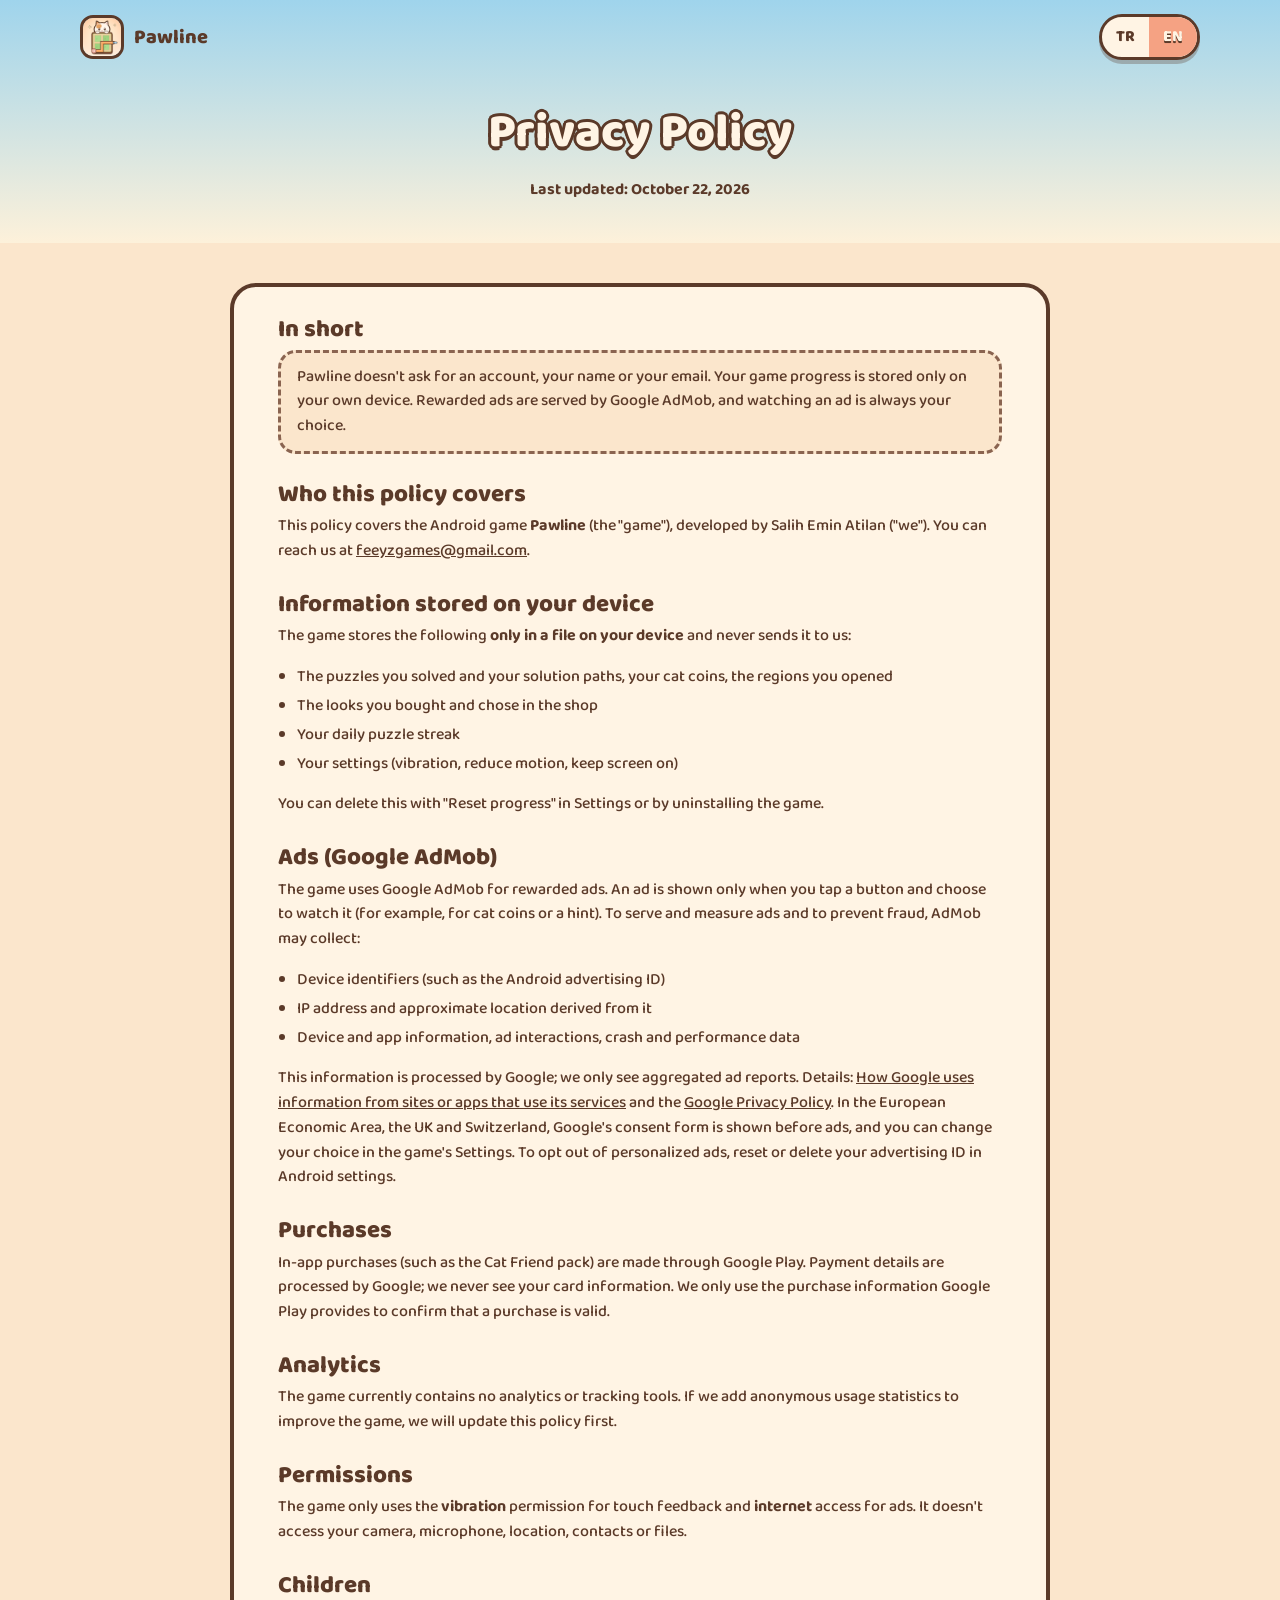
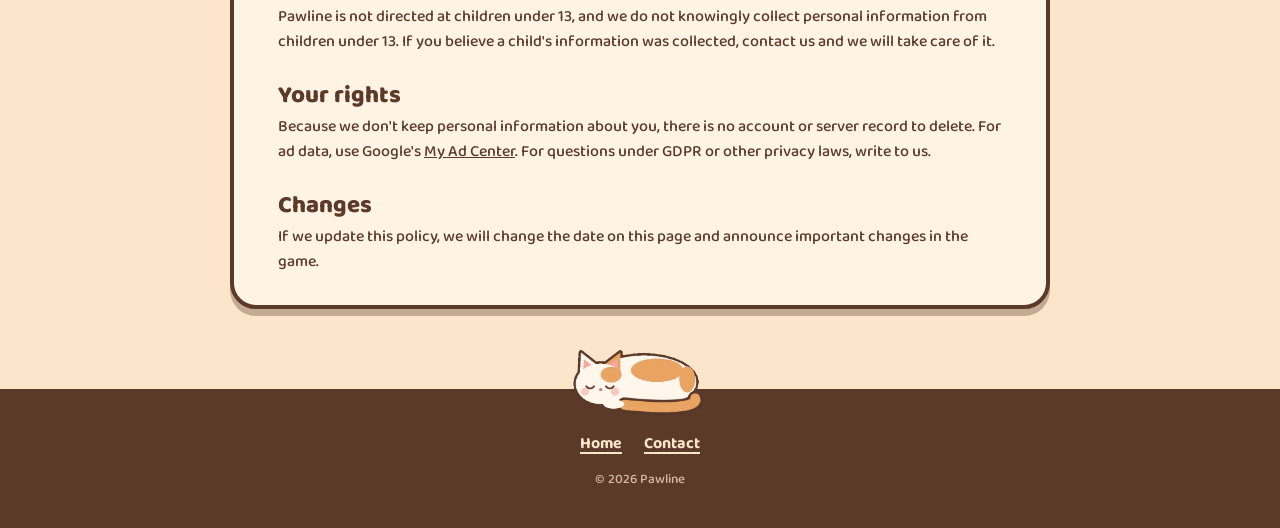
==== gizlilik.html @ e1a56ae7 "Pawline sitesi ve gizlilik politikası" ====
<!doctype html>
<html lang="tr" data-lang="tr">
<head>
<meta charset="utf-8">
<meta name="viewport" content="width=device-width, initial-scale=1">
<title>Pawline Gizlilik</title>
<meta name="description" content="Pawline gizlilik politikası / Privacy policy">
<meta name="theme-color" content="#9fd4ec">
<link rel="icon" href="img/favicon.png">
<link rel="preconnect" href="https://fonts.googleapis.com">
<link rel="preconnect" href="https://fonts.gstatic.com" crossorigin>
<link href="https://fonts.googleapis.com/css2?family=Baloo+2:wght@500;700;800&display=swap" rel="stylesheet">
<link rel="stylesheet" href="style.css">
</head>
<body>

<header class="bar">
  <a class="brand" href="index.html"><img src="img/ikon.png" alt=""><span>Pawline</span></a>
  <div class="langs" role="group" aria-label="Dil / Language">
    <button type="button" data-set-lang="tr" aria-pressed="true">TR</button>
    <button type="button" data-set-lang="en" aria-pressed="false">EN</button>
  </div>
</header>

<div class="doc-top">
  <h1><span lang="tr">Gizlilik Politikası</span><span lang="en">Privacy Policy</span></h1>
  <p><span lang="tr">Son güncelleme: 22 Ekim 2026</span><span lang="en">Last updated: October 22, 2026</span></p>
</div>

<main class="doc">
  <div class="wrap">
  <article class="card" lang="tr">
    <h2>Kısaca</h2>
    <p class="note">Pawline bir hesap istemez, adını ya da e-postanı sormaz. Oyun ilerlemen yalnızca kendi cihazında saklanır. Ödüllü reklamlar Google AdMob tarafından gösterilir; reklam izlemek her zaman isteğe bağlıdır.</p>

    <h2>Bu politika kimin için?</h2>
    <p>Bu politika, Android için yayımlanan <strong>Pawline</strong> oyununu ("oyun") kapsar. Oyunun geliştiricisi Salih Emin Atilan'dır ("biz"). Sorularını <a href="mailto:feeyzgames@gmail.com">feeyzgames@gmail.com</a> adresine yazabilirsin.</p>

    <h2>Cihazında saklanan bilgiler</h2>
    <p>Oyun şunları <strong>yalnızca cihazındaki bir dosyada</strong> saklar ve bize göndermez:</p>
    <ul>
      <li>Çözdüğün bulmacalar ve çözüm yolların, kedi paran, açtığın bölgeler</li>
      <li>Dükkandan aldığın ve seçtiğin görünümler</li>
      <li>Günlük bulmaca serin</li>
      <li>Ayarların (titreşim, hareketi azalt, ekranı açık tut)</li>
    </ul>
    <p>Bu bilgileri Ayarlar'daki "İlerlemeyi sıfırla" ile ya da oyunu kaldırarak silebilirsin.</p>

    <h2>Reklamlar (Google AdMob)</h2>
    <p>Oyun, ödüllü reklamlar için Google'ın AdMob hizmetini kullanır. Reklam yalnızca sen bir butona basıp izlemeyi seçtiğinde gösterilir (ör. kedi parası ya da ipucu karşılığında). AdMob reklam göstermek, reklamları ölçmek ve kötüye kullanımı önlemek için şu bilgileri toplayabilir:</p>
    <ul>
      <li>Cihaz tanımlayıcıları (ör. Android reklam kimliği)</li>
      <li>IP adresi ve buna dayalı yaklaşık konum</li>
      <li>Cihaz ve uygulama bilgileri, reklamlarla etkileşimler, çökme ve performans bilgileri</li>
    </ul>
    <p>Bu bilgileri Google işler; biz yalnızca toplu reklam raporlarını görürüz. Ayrıntılar: <a href="https://policies.google.com/technologies/partner-sites" rel="noopener">Google ortak sitelerinde veri kullanımı</a> ve <a href="https://policies.google.com/privacy" rel="noopener">Google Gizlilik Politikası</a>. Avrupa Ekonomik Alanı, Birleşik Krallık ve İsviçre'de reklamlardan önce Google'ın onay formu gösterilir; seçimini oyunun Ayarlar bölümünden değiştirebilirsin. Kişiselleştirilmiş reklamları istemiyorsan Android ayarlarından reklam kimliğini sıfırlayabilir ya da silebilirsin.</p>

    <h2>Satın almalar</h2>
    <p>Oyun içi satın almalar (ör. Kedi Dostu paketi) Google Play üzerinden yapılır. Ödeme bilgilerini Google işler; biz kart bilgilerini görmeyiz. Satın almanın geçerli olduğunu doğrulamak için yalnızca Google Play'in verdiği satın alma bilgisini kullanırız.</p>

    <h2>Analitik</h2>
    <p>Oyunda şu anda analitik ya da takip aracı yoktur. İleride oyunu iyileştirmek için anonim kullanım istatistikleri eklersek bu politikayı önceden güncelleriz.</p>

    <h2>İzinler</h2>
    <p>Oyun yalnızca dokunma geri bildirimi için <strong>titreşim</strong> iznini ve reklamlar için <strong>internet</strong> erişimini kullanır. Kamera, mikrofon, konum, rehber ya da dosyalarına erişmez.</p>

    <h2>Çocuklar</h2>
    <p>Pawline 13 yaş altı çocuklara yönelik değildir ve bilerek 13 yaşından küçük çocuklardan kişisel bilgi toplamayız. Bir çocuğun bilgilerinin toplandığını düşünüyorsan bize yaz; gerekeni yaparız.</p>

    <h2>Haklarına dair</h2>
    <p>Biz senin hakkında kişisel bilgi saklamadığımız için silinecek bir hesap ya da sunucu kaydı yoktur. Reklam verileri için Google'ın <a href="https://myadcenter.google.com/" rel="noopener">Reklam Merkezim</a> sayfasını kullanabilirsin. KVKK ya da GDPR kapsamındaki soruların için bize yazabilirsin.</p>

    <h2>Değişiklikler</h2>
    <p>Bu politikayı güncellersek bu sayfadaki tarihi değiştiririz. Önemli değişiklikleri oyunda da duyururuz.</p>
  </article>

  <article class="card" lang="en">
    <h2>In short</h2>
    <p class="note">Pawline doesn't ask for an account, your name or your email. Your game progress is stored only on your own device. Rewarded ads are served by Google AdMob, and watching an ad is always your choice.</p>

    <h2>Who this policy covers</h2>
    <p>This policy covers the Android game <strong>Pawline</strong> (the "game"), developed by Salih Emin Atilan ("we"). You can reach us at <a href="mailto:feeyzgames@gmail.com">feeyzgames@gmail.com</a>.</p>

    <h2>Information stored on your device</h2>
    <p>The game stores the following <strong>only in a file on your device</strong> and never sends it to us:</p>
    <ul>
      <li>The puzzles you solved and your solution paths, your cat coins, the regions you opened</li>
      <li>The looks you bought and chose in the shop</li>
      <li>Your daily puzzle streak</li>
      <li>Your settings (vibration, reduce motion, keep screen on)</li>
    </ul>
    <p>You can delete this with "Reset progress" in Settings or by uninstalling the game.</p>

    <h2>Ads (Google AdMob)</h2>
    <p>The game uses Google AdMob for rewarded ads. An ad is shown only when you tap a button and choose to watch it (for example, for cat coins or a hint). To serve and measure ads and to prevent fraud, AdMob may collect:</p>
    <ul>
      <li>Device identifiers (such as the Android advertising ID)</li>
      <li>IP address and approximate location derived from it</li>
      <li>Device and app information, ad interactions, crash and performance data</li>
    </ul>
    <p>This information is processed by Google; we only see aggregated ad reports. Details: <a href="https://policies.google.com/technologies/partner-sites" rel="noopener">How Google uses information from sites or apps that use its services</a> and the <a href="https://policies.google.com/privacy" rel="noopener">Google Privacy Policy</a>. In the European Economic Area, the UK and Switzerland, Google's consent form is shown before ads, and you can change your choice in the game's Settings. To opt out of personalized ads, reset or delete your advertising ID in Android settings.</p>

    <h2>Purchases</h2>
    <p>In-app purchases (such as the Cat Friend pack) are made through Google Play. Payment details are processed by Google; we never see your card information. We only use the purchase information Google Play provides to confirm that a purchase is valid.</p>

    <h2>Analytics</h2>
    <p>The game currently contains no analytics or tracking tools. If we add anonymous usage statistics to improve the game, we will update this policy first.</p>

    <h2>Permissions</h2>
    <p>The game only uses the <strong>vibration</strong> permission for touch feedback and <strong>internet</strong> access for ads. It doesn't access your camera, microphone, location, contacts or files.</p>

    <h2>Children</h2>
    <p>Pawline is not directed at children under 13, and we do not knowingly collect personal information from children under 13. If you believe a child's information was collected, contact us and we will take care of it.</p>

    <h2>Your rights</h2>
    <p>Because we don't keep personal information about you, there is no account or server record to delete. For ad data, use Google's <a href="https://myadcenter.google.com/" rel="noopener">My Ad Center</a>. For questions under GDPR or other privacy laws, write to us.</p>

    <h2>Changes</h2>
    <p>If we update this policy, we will change the date on this page and announce important changes in the game.</p>
  </article>
  </div>
</main>

<footer>
  <img class="sleepy" src="img/uyuyan_kedi.webp" width="480" height="260" alt="">
  <nav>
    <a href="index.html"><span lang="tr">Ana sayfa</span><span lang="en">Home</span></a>
    <a href="mailto:feeyzgames@gmail.com"><span lang="tr">İletişim</span><span lang="en">Contact</span></a>
  </nav>
  <small>© 2026 Pawline</small>
</footer>

<script src="lang.js"></script>
</body>
</html>
---- style.css ----
/* Pawline sitesi: oyunun pastel bahçe görünümü (UiTheme renkleri, Baloo 2, mürekkep konturlu tıknaz kutular) */
:root {
  --ink: #5b3a29;
  --ink-soft: #8a6450;
  --cream: #fff4e4;
  --paper: #fbe6cc;
  --peach: #f5a283;
  --coral: #ef8b78;
  --leaf: #7cc06a;
  --leaf-dark: #5ea24d;
  --gold: #eab54d;
  --sky-top: #9fd4ec;
  --sky-mid: #d3ecef;
  --sky-low: #fdf1da;
  --hill: #b7dc9b;
  --grass: #a9d47f;
  --grass-dark: #92c46c;
  --pink: #f6a7b8;
  --lilac: #d9c9ef;
  --radius: 26px;
  --shadow: 0 7px 0 rgba(91, 58, 41, 0.35);
  color-scheme: light;
}

* { box-sizing: border-box; }

html { scroll-behavior: smooth; }
@media (prefers-reduced-motion: reduce) {
  html { scroll-behavior: auto; }
  *, *::before, *::after { animation: none !important; transition: none !important; }
}

body {
  margin: 0;
  font-family: "Baloo 2", system-ui, sans-serif;
  font-weight: 500;
  color: var(--ink);
  background: var(--paper);
  line-height: 1.55;
  -webkit-font-smoothing: antialiased;
  overflow-x: hidden;
}

img { max-width: 100%; height: auto; display: block; }
a { color: inherit; }

/* dil: <html data-lang="tr|en">, metinler <span lang="..."> çiftleri */
html[data-lang="tr"] [lang="en"]:not(html),
html[data-lang="en"] [lang="tr"]:not(html) { display: none !important; }

.wrap { width: min(1120px, 100% - 32px); margin-inline: auto; }

/* ---------------------------------------------------------------- üst bar */
.bar {
  position: absolute; inset: 0 0 auto 0; z-index: 5;
  display: flex; align-items: center; justify-content: space-between;
  padding: 14px 16px;
  width: min(1120px, 100% - 32px); margin-inline: auto; padding-inline: 0;
}
.brand { display: flex; align-items: center; gap: 10px; text-decoration: none; font-weight: 800; font-size: 1.25rem; }
.brand img { width: 44px; height: 44px; border-radius: 13px; border: 3px solid var(--ink); }

.langs {
  display: flex; background: var(--cream); border: 3px solid var(--ink); border-radius: 999px;
  box-shadow: 0 4px 0 rgba(91, 58, 41, 0.3); overflow: hidden;
}
.langs button {
  font: inherit; font-weight: 800; color: var(--ink); background: none; border: 0;
  padding: 4px 14px; cursor: pointer; min-height: 40px;
}
.langs button[aria-pressed="true"] { background: var(--peach); color: var(--cream); text-shadow: 0 2px 0 var(--ink); }

/* ---------------------------------------------------------------- kahraman */
.hero {
  position: relative;
  background:
    radial-gradient(circle at 30% 30%, rgba(255, 255, 235, 0.55), transparent 40%),
    linear-gradient(var(--sky-top), var(--sky-mid) 55%, var(--sky-low));
  padding: 96px 0 0;
  overflow: hidden;
}
.cloud {
  position: absolute; width: 180px; height: 60px; background: #fff; opacity: 0.85;
  border-radius: 60px; filter: drop-shadow(0 4px 0 rgba(255, 255, 255, 0.4));
  animation: drift 40s linear infinite alternate;
}
.cloud::before, .cloud::after {
  content: ""; position: absolute; background: #fff; border-radius: 50%;
}
.cloud::before { width: 90px; height: 90px; left: 26px; top: -44px; }
.cloud::after { width: 70px; height: 70px; left: 92px; top: -30px; }
.cloud.c1 { left: 4%; top: 120px; }
.cloud.c2 { right: 6%; top: 70px; transform: scale(0.8); animation-duration: 55s; }
.cloud.c3 { left: 46%; top: 210px; transform: scale(0.6); animation-duration: 48s; }
@keyframes drift { to { translate: 60px 0; } }

.hero-grid {
  position: relative; z-index: 2;
  display: grid; grid-template-columns: 1.1fr 0.9fr; gap: 24px; align-items: end;
}
.hero-copy { padding-bottom: 90px; }
.hero-copy .logo { width: min(560px, 100%); margin-left: -14px; }
.tagline {
  font-size: clamp(1.25rem, 1rem + 1.2vw, 1.75rem); font-weight: 700; margin: 4px 0 6px; max-width: 30ch;
}
.lede { font-size: 1.1rem; color: var(--ink-soft); max-width: 46ch; margin: 0 0 26px; }

.cta { display: flex; flex-wrap: wrap; gap: 14px; align-items: center; }

/* tıknaz buton: oyundaki ChunkyButton */
.chunky {
  --c: var(--leaf);
  display: inline-flex; align-items: center; gap: 12px;
  font: inherit; font-weight: 800; font-size: 1.15rem; text-decoration: none;
  color: var(--cream); text-shadow: 0 2px 0 var(--ink), 0 0 2px var(--ink);
  background: linear-gradient(rgba(255, 255, 255, 0.28), rgba(255, 255, 255, 0) 45%), var(--c);
  border: 4px solid var(--ink); border-radius: 22px;
  padding: 12px 24px 12px 18px; min-height: 60px;
  box-shadow: 0 7px 0 color-mix(in srgb, var(--c) 55%, var(--ink));
  transition: transform 0.12s, box-shadow 0.12s;
}
.chunky:hover { transform: translateY(-2px); box-shadow: 0 9px 0 color-mix(in srgb, var(--c) 55%, var(--ink)); }
.chunky:active { transform: translateY(5px); box-shadow: 0 2px 0 color-mix(in srgb, var(--c) 55%, var(--ink)); }
.chunky small { display: block; font-size: 0.78rem; font-weight: 700; line-height: 1.1; text-shadow: 0 1px 0 var(--ink); opacity: 0.95; }
.chunky .t { line-height: 1.15; }
.chunky svg { flex: none; filter: drop-shadow(0 2px 0 var(--ink)); }
.chunky.soon { --c: var(--peach); cursor: default; }
.chunky.soon:hover, .chunky.soon:active { transform: none; box-shadow: 0 7px 0 color-mix(in srgb, var(--c) 55%, var(--ink)); }

.hero-art { position: relative; justify-self: center; width: min(340px, 100%); padding-top: 92px; isolation: isolate; }
.phone {
  position: relative; background: var(--cream); border: 5px solid var(--ink);
  border-radius: 46px 46px 0 0; border-bottom: 0; padding: 12px 12px 0;
  box-shadow: 0 0 0 6px rgba(255, 255, 255, 0.35);
}
.phone img { border-radius: 34px 34px 0 0; border: 2px solid rgba(91, 58, 41, 0.5); border-bottom: 0; aspect-ratio: 9 / 13; object-fit: cover; object-position: top; width: 100%; }
.hero-art .peek { position: absolute; width: 50%; right: 3%; top: 0; z-index: -1; }
.hero-art .paws { position: absolute; right: 14.5%; top: 80px; display: flex; gap: 22px; z-index: 2; }
.hero-art .paws i {
  width: 34px; height: 22px; border-radius: 50%; background: #fff6ec; border: 4px solid var(--ink);
}

/* çayır: kahramanın altındaki tepe */
.meadow { position: relative; z-index: 3; margin-top: -2px; display: block; width: 100%; height: 70px; }
.meadow-band { background: var(--grass); }

/* ---------------------------------------------------------------- bölümler */
section { padding: 72px 0; position: relative; }
.green { background: var(--grass); }
.green h2 { color: var(--cream); text-shadow: 0 3px 0 var(--ink), 0 0 3px var(--ink), 0 0 3px var(--ink); }

h2 {
  font-size: clamp(1.9rem, 1.4rem + 2vw, 2.8rem); font-weight: 800; line-height: 1.1;
  margin: 0 0 10px; text-align: center;
  color: var(--cream);
  -webkit-text-stroke: 0;
  text-shadow:
    0 4px 0 var(--ink), 3px 0 0 var(--ink), -3px 0 0 var(--ink), 0 -3px 0 var(--ink),
    2px 2px 0 var(--ink), -2px 2px 0 var(--ink), 2px -2px 0 var(--ink), -2px -2px 0 var(--ink);
}
.sub { text-align: center; color: var(--ink-soft); margin: 0 auto 40px; max-width: 52ch; font-size: 1.1rem; }
.green .sub { color: var(--ink); }

/* nasıl oynanır: üç kart */
.steps { display: grid; grid-template-columns: repeat(3, 1fr); gap: 22px; }
.card {
  background: var(--cream); border: 4px solid var(--ink); border-radius: var(--radius);
  box-shadow: var(--shadow); padding: 22px 22px 18px; position: relative;
}
.card h3 { margin: 6px 0 4px; font-size: 1.35rem; font-weight: 800; line-height: 1.2; }
.card p { margin: 0; color: var(--ink-soft); }
.card .num {
  position: absolute; top: -18px; left: 18px;
  width: 40px; height: 40px; border-radius: 50%; display: grid; place-items: center;
  background: var(--gold); color: var(--cream); font-weight: 800; border: 4px solid var(--ink);
  text-shadow: 0 2px 0 var(--ink);
}
.ico { width: 64px; height: 64px; }

/* ekran görüntüleri: yatay kaydırma */
.gallery {
  display: grid; grid-auto-flow: column; grid-auto-columns: minmax(220px, 260px); gap: 22px;
  overflow-x: auto; scroll-snap-type: x mandatory; padding: 14px 16px 28px;
  margin-inline: calc((100vw - min(1120px, 100vw - 32px)) / -2);
  padding-inline: calc((100vw - min(1120px, 100vw - 32px)) / 2);
  scrollbar-width: thin; scrollbar-color: var(--ink-soft) transparent;
}
.shot { scroll-snap-align: center; margin: 0; }
.shot .frame {
  background: var(--cream); border: 4px solid var(--ink); border-radius: 34px; padding: 8px;
  box-shadow: var(--shadow);
}
.shot img { border-radius: 26px; aspect-ratio: 9 / 16; width: 100%; height: auto; }
.shot figcaption { text-align: center; font-weight: 800; margin-top: 14px; font-size: 1.05rem; line-height: 1.25; }

/* özellikler */
.features { display: grid; grid-template-columns: repeat(auto-fit, minmax(300px, 1fr)); gap: 22px; }
.feature { display: flex; gap: 16px; align-items: flex-start; }
.feature .badge {
  flex: none; width: 62px; height: 62px; border-radius: 20px; display: grid; place-items: center;
  border: 4px solid var(--ink); box-shadow: 0 5px 0 rgba(91, 58, 41, 0.35);
}
.feature h3 { margin: 0 0 2px; font-size: 1.2rem; font-weight: 800; line-height: 1.2; }
.feature p { margin: 0; color: var(--ink-soft); }

/* kapalı test çağrısı */
.invite {
  display: grid; grid-template-columns: auto 1fr; gap: 24px; align-items: center;
  background: var(--cream); border: 4px solid var(--ink); border-radius: 32px; box-shadow: var(--shadow);
  padding: 26px 30px;
}
.invite img { width: 170px; }
.invite h2 { text-align: left; font-size: clamp(1.6rem, 1.2rem + 1.4vw, 2.2rem); }
.invite p { margin: 0 0 16px; color: var(--ink-soft); }

/* ---------------------------------------------------------------- alt bilgi */
footer {
  background: var(--ink); color: var(--paper); padding: 44px 0 36px; text-align: center;
}
footer nav { display: flex; flex-wrap: wrap; justify-content: center; gap: 8px 22px; font-weight: 700; margin-bottom: 10px; }
footer a { color: var(--paper); text-decoration-thickness: 2px; text-underline-offset: 4px; }
footer small { opacity: 0.75; }
footer .sleepy { width: 150px; margin: -96px auto 14px; }

/* ---------------------------------------------------------------- belge sayfası (gizlilik) */
.doc-top {
  background: linear-gradient(var(--sky-top), var(--sky-low)); padding: 96px 0 40px; text-align: center;
}
.doc-top h1 { margin: 0; font-size: clamp(2rem, 1.5rem + 2vw, 3rem); font-weight: 800; color: var(--cream);
  text-shadow: 0 4px 0 var(--ink), 3px 0 0 var(--ink), -3px 0 0 var(--ink), 0 -3px 0 var(--ink),
    2px 2px 0 var(--ink), -2px 2px 0 var(--ink), 2px -2px 0 var(--ink), -2px -2px 0 var(--ink); }
.doc-top p { margin: 8px 0 0; font-weight: 700; }
.doc { padding: 40px 0 80px; }
.doc .card { max-width: 820px; margin-inline: auto; padding: 30px clamp(20px, 4vw, 44px); }
.doc h2 { text-align: left; font-size: 1.5rem; color: var(--ink); text-shadow: none; margin: 28px 0 6px; }
.doc h2:first-child { margin-top: 0; }
.doc p, .doc li { color: var(--ink); }
.doc ul { padding-left: 1.2em; }
.doc li { margin: 4px 0; }
.doc .note { background: var(--paper); border: 3px dashed var(--ink-soft); border-radius: 18px; padding: 12px 16px; }

/* ---------------------------------------------------------------- dar ekran */
@media (max-width: 860px) {
  .hero-grid { grid-template-columns: 1fr; text-align: center; }
  .hero-copy { padding-bottom: 20px; }
  .hero-copy .logo { margin-inline: auto; }
  .tagline, .lede { margin-inline: auto; }
  .cta { justify-content: center; }
  .hero-art { width: min(300px, 80%); margin-top: 70px; }
  .steps { grid-template-columns: 1fr; gap: 34px; }
  .invite { grid-template-columns: 1fr; text-align: center; }
  .invite img { margin-inline: auto; width: 130px; }
  .invite h2 { text-align: center; }
}
@media (max-width: 420px) {
  .brand span { display: none; }
  .chunky { font-size: 1.05rem; padding-inline: 16px; }
}
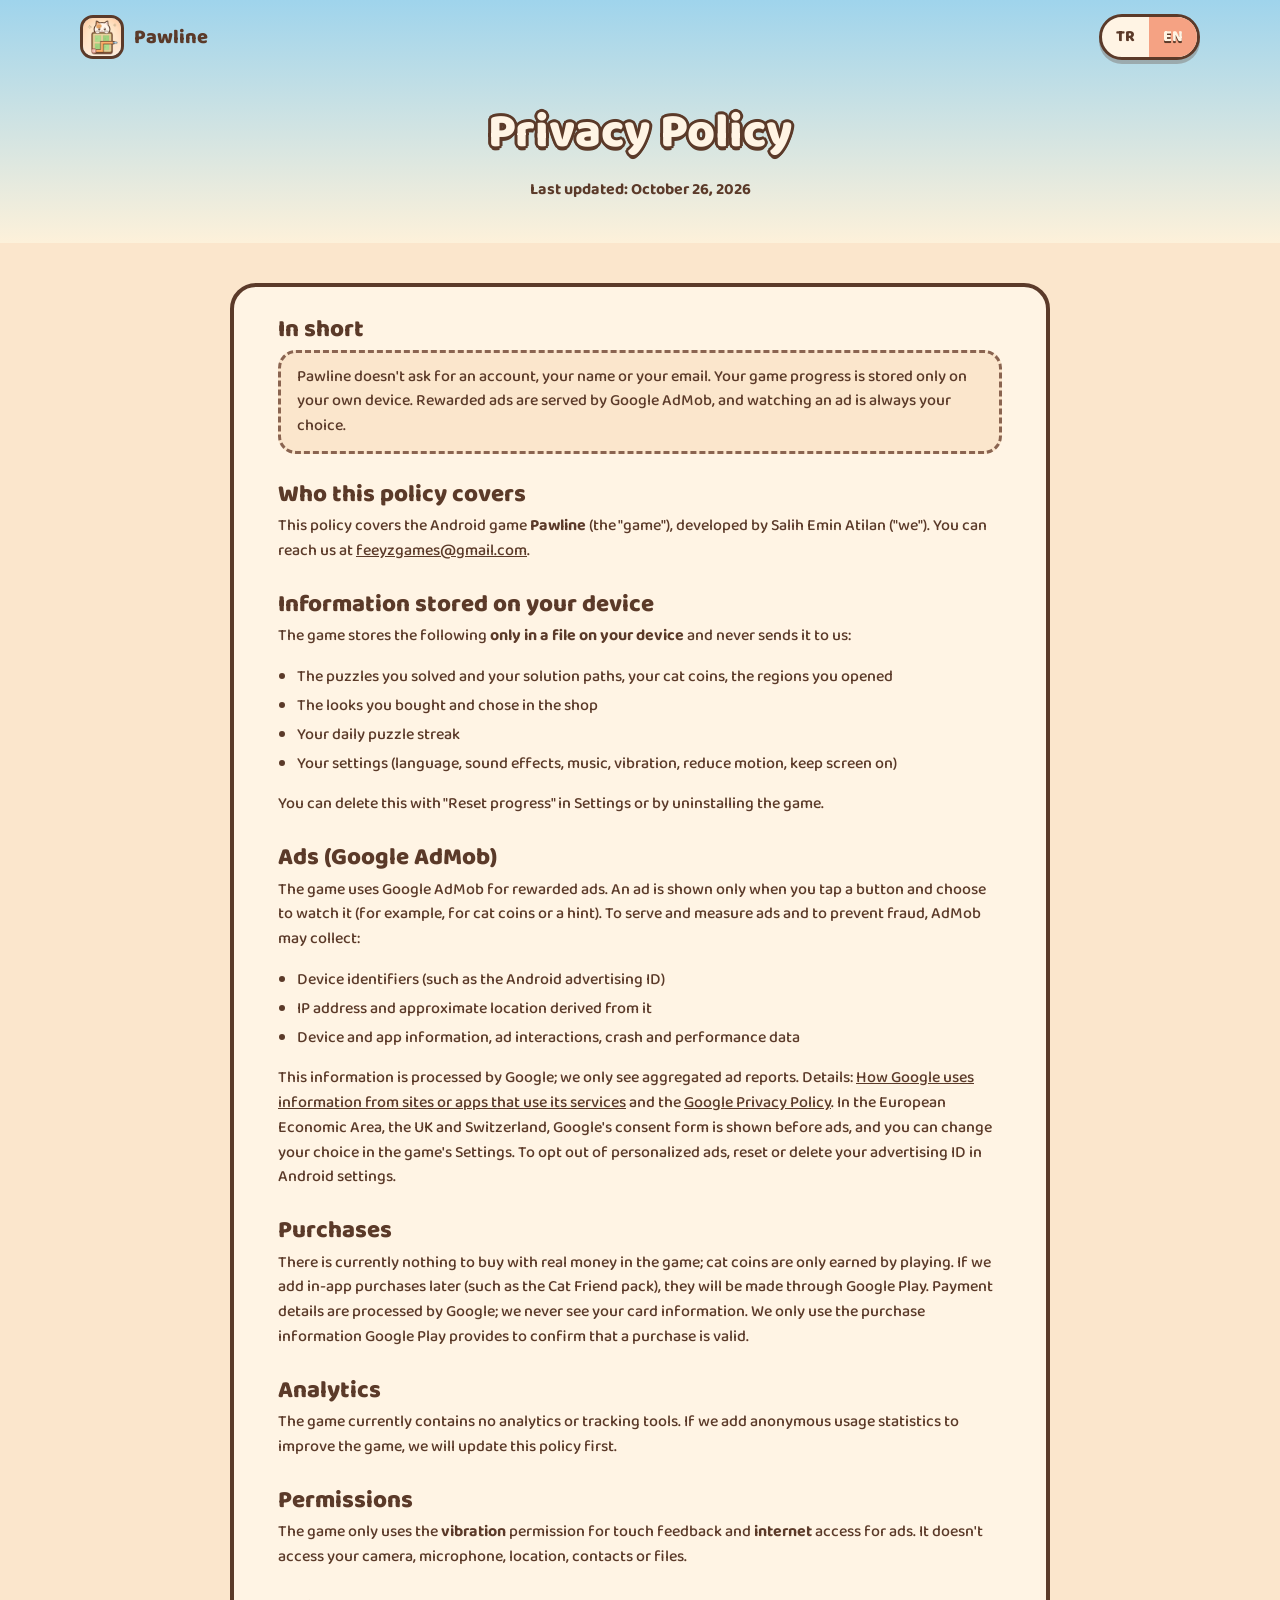
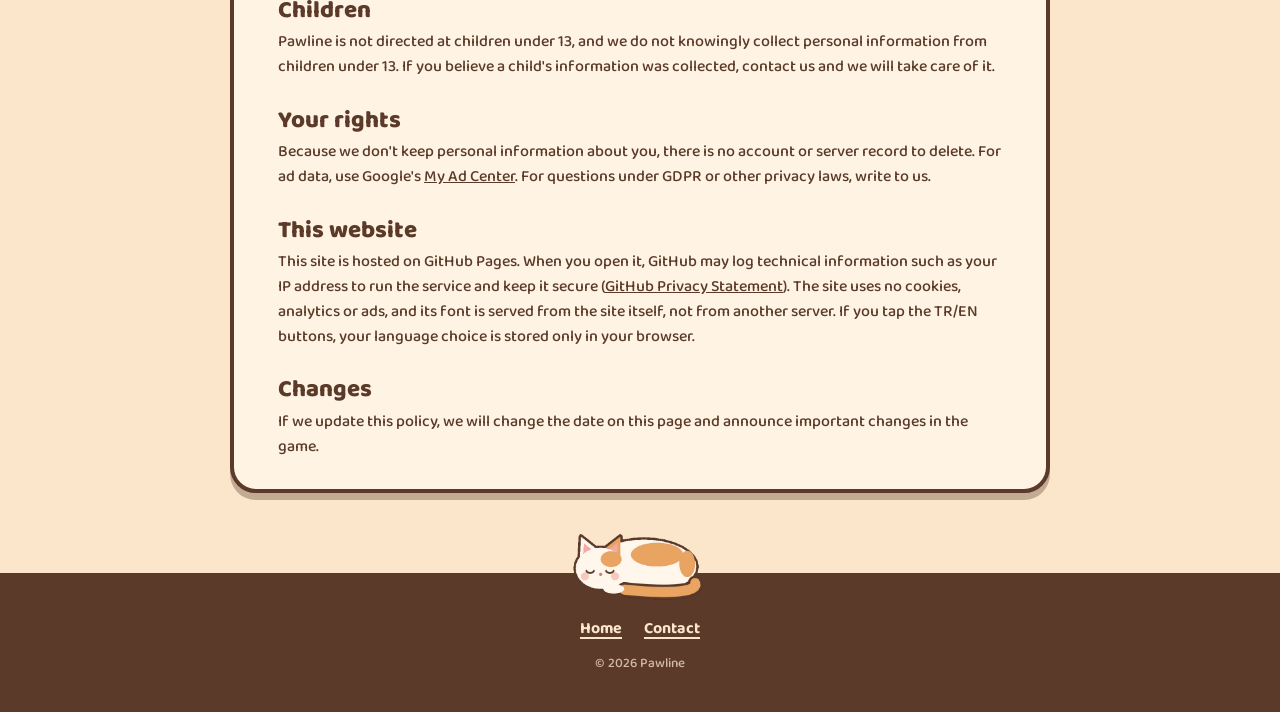
==== commit 31ac07f1: "Yazı tipi siteden yükleniyor (Google Fonts ziyaretçinin IP'sini Google'a gönderiyordu), gizlilik pol" ====
--- a/gizlilik.html
+++ b/gizlilik.html
@@ -7,9 +7,7 @@
 <meta name="description" content="Pawline gizlilik politikası / Privacy policy">
 <meta name="theme-color" content="#9fd4ec">
 <link rel="icon" href="img/favicon.png">
-<link rel="preconnect" href="https://fonts.googleapis.com">
-<link rel="preconnect" href="https://fonts.gstatic.com" crossorigin>
-<link href="https://fonts.googleapis.com/css2?family=Baloo+2:wght@500;700;800&display=swap" rel="stylesheet">
+<link rel="preload" href="fonts/baloo2.woff2" as="font" type="font/woff2" crossorigin>
 <link rel="stylesheet" href="style.css">
 </head>
 <body>
@@ -24,7 +22,7 @@
 
 <div class="doc-top">
   <h1><span lang="tr">Gizlilik Politikası</span><span lang="en">Privacy Policy</span></h1>
-  <p><span lang="tr">Son güncelleme: 22 Ekim 2026</span><span lang="en">Last updated: October 22, 2026</span></p>
+  <p><span lang="tr">Son güncelleme: 26 Ekim 2026</span><span lang="en">Last updated: October 26, 2026</span></p>
 </div>
 
 <main class="doc">
@@ -42,7 +40,7 @@
       <li>Çözdüğün bulmacalar ve çözüm yolların, kedi paran, açtığın bölgeler</li>
       <li>Dükkandan aldığın ve seçtiğin görünümler</li>
       <li>Günlük bulmaca serin</li>
-      <li>Ayarların (titreşim, hareketi azalt, ekranı açık tut)</li>
+      <li>Ayarların (dil, ses efektleri, müzik, titreşim, hareketi azalt, ekranı açık tut)</li>
     </ul>
     <p>Bu bilgileri Ayarlar'daki "İlerlemeyi sıfırla" ile ya da oyunu kaldırarak silebilirsin.</p>
 
@@ -56,7 +54,7 @@
     <p>Bu bilgileri Google işler; biz yalnızca toplu reklam raporlarını görürüz. Ayrıntılar: <a href="https://policies.google.com/technologies/partner-sites" rel="noopener">Google ortak sitelerinde veri kullanımı</a> ve <a href="https://policies.google.com/privacy" rel="noopener">Google Gizlilik Politikası</a>. Avrupa Ekonomik Alanı, Birleşik Krallık ve İsviçre'de reklamlardan önce Google'ın onay formu gösterilir; seçimini oyunun Ayarlar bölümünden değiştirebilirsin. Kişiselleştirilmiş reklamları istemiyorsan Android ayarlarından reklam kimliğini sıfırlayabilir ya da silebilirsin.</p>
 
     <h2>Satın almalar</h2>
-    <p>Oyun içi satın almalar (ör. Kedi Dostu paketi) Google Play üzerinden yapılır. Ödeme bilgilerini Google işler; biz kart bilgilerini görmeyiz. Satın almanın geçerli olduğunu doğrulamak için yalnızca Google Play'in verdiği satın alma bilgisini kullanırız.</p>
+    <p>Oyunda şu anda gerçek parayla satın alınan bir şey yoktur; kedi parası yalnızca oyun içinde kazanılır. İleride oyun içi satın alma eklersek (ör. Kedi Dostu paketi), bunlar Google Play üzerinden yapılır. Ödeme bilgilerini Google işler; biz kart bilgilerini görmeyiz. Satın almanın geçerli olduğunu doğrulamak için yalnızca Google Play'in verdiği satın alma bilgisini kullanırız.</p>
 
     <h2>Analitik</h2>
     <p>Oyunda şu anda analitik ya da takip aracı yoktur. İleride oyunu iyileştirmek için anonim kullanım istatistikleri eklersek bu politikayı önceden güncelleriz.</p>
@@ -69,6 +67,9 @@
 
     <h2>Haklarına dair</h2>
     <p>Biz senin hakkında kişisel bilgi saklamadığımız için silinecek bir hesap ya da sunucu kaydı yoktur. Reklam verileri için Google'ın <a href="https://myadcenter.google.com/" rel="noopener">Reklam Merkezim</a> sayfasını kullanabilirsin. KVKK ya da GDPR kapsamındaki soruların için bize yazabilirsin.</p>
+
+    <h2>Bu web sitesi</h2>
+    <p>Bu site GitHub Pages'te barındırılır. Siteyi açtığında GitHub, hizmeti çalıştırmak ve güvenliği sağlamak için IP adresin gibi teknik bilgileri kaydedebilir (<a href="https://docs.github.com/site-policy/privacy-policies/github-general-privacy-statement" rel="noopener">GitHub Gizlilik Bildirimi</a>). Sitede çerez, analitik ya da reklam yoktur; yazı tipi de başka bir sunucudan değil, sitenin kendisinden yüklenir. TR/EN düğmesine basarsan seçtiğin dil yalnızca tarayıcında saklanır.</p>
 
     <h2>Değişiklikler</h2>
     <p>Bu politikayı güncellersek bu sayfadaki tarihi değiştiririz. Önemli değişiklikleri oyunda da duyururuz.</p>
@@ -87,7 +88,7 @@
       <li>The puzzles you solved and your solution paths, your cat coins, the regions you opened</li>
       <li>The looks you bought and chose in the shop</li>
       <li>Your daily puzzle streak</li>
-      <li>Your settings (vibration, reduce motion, keep screen on)</li>
+      <li>Your settings (language, sound effects, music, vibration, reduce motion, keep screen on)</li>
     </ul>
     <p>You can delete this with "Reset progress" in Settings or by uninstalling the game.</p>
 
@@ -101,7 +102,7 @@
     <p>This information is processed by Google; we only see aggregated ad reports. Details: <a href="https://policies.google.com/technologies/partner-sites" rel="noopener">How Google uses information from sites or apps that use its services</a> and the <a href="https://policies.google.com/privacy" rel="noopener">Google Privacy Policy</a>. In the European Economic Area, the UK and Switzerland, Google's consent form is shown before ads, and you can change your choice in the game's Settings. To opt out of personalized ads, reset or delete your advertising ID in Android settings.</p>
 
     <h2>Purchases</h2>
-    <p>In-app purchases (such as the Cat Friend pack) are made through Google Play. Payment details are processed by Google; we never see your card information. We only use the purchase information Google Play provides to confirm that a purchase is valid.</p>
+    <p>There is currently nothing to buy with real money in the game; cat coins are only earned by playing. If we add in-app purchases later (such as the Cat Friend pack), they will be made through Google Play. Payment details are processed by Google; we never see your card information. We only use the purchase information Google Play provides to confirm that a purchase is valid.</p>
 
     <h2>Analytics</h2>
     <p>The game currently contains no analytics or tracking tools. If we add anonymous usage statistics to improve the game, we will update this policy first.</p>
@@ -114,6 +115,9 @@
 
     <h2>Your rights</h2>
     <p>Because we don't keep personal information about you, there is no account or server record to delete. For ad data, use Google's <a href="https://myadcenter.google.com/" rel="noopener">My Ad Center</a>. For questions under GDPR or other privacy laws, write to us.</p>
+
+    <h2>This website</h2>
+    <p>This site is hosted on GitHub Pages. When you open it, GitHub may log technical information such as your IP address to run the service and keep it secure (<a href="https://docs.github.com/site-policy/privacy-policies/github-general-privacy-statement" rel="noopener">GitHub Privacy Statement</a>). The site uses no cookies, analytics or ads, and its font is served from the site itself, not from another server. If you tap the TR/EN buttons, your language choice is stored only in your browser.</p>
 
     <h2>Changes</h2>
     <p>If we update this policy, we will change the date on this page and announce important changes in the game.</p>
--- a/style.css
+++ b/style.css
@@ -1,4 +1,13 @@
 /* Pawline sitesi: oyunun pastel bahçe görünümü (UiTheme renkleri, Baloo 2, mürekkep konturlu tıknaz kutular) */
+/* Baloo 2 (SIL OFL 1.1, fonts/OFL.txt) sitenin kendisinden yüklenir: Google Fonts ziyaretçinin IP adresini
+   Google'a gönderirdi. Latin + Türkçe harflere indirilmiş değişken yazı tipi (ağırlık 400-800). */
+@font-face {
+  font-family: "Baloo 2";
+  src: url("fonts/baloo2.woff2") format("woff2");
+  font-weight: 400 800;
+  font-style: normal;
+  font-display: swap;
+}
 :root {
   --ink: #5b3a29;
   --ink-soft: #8a6450;
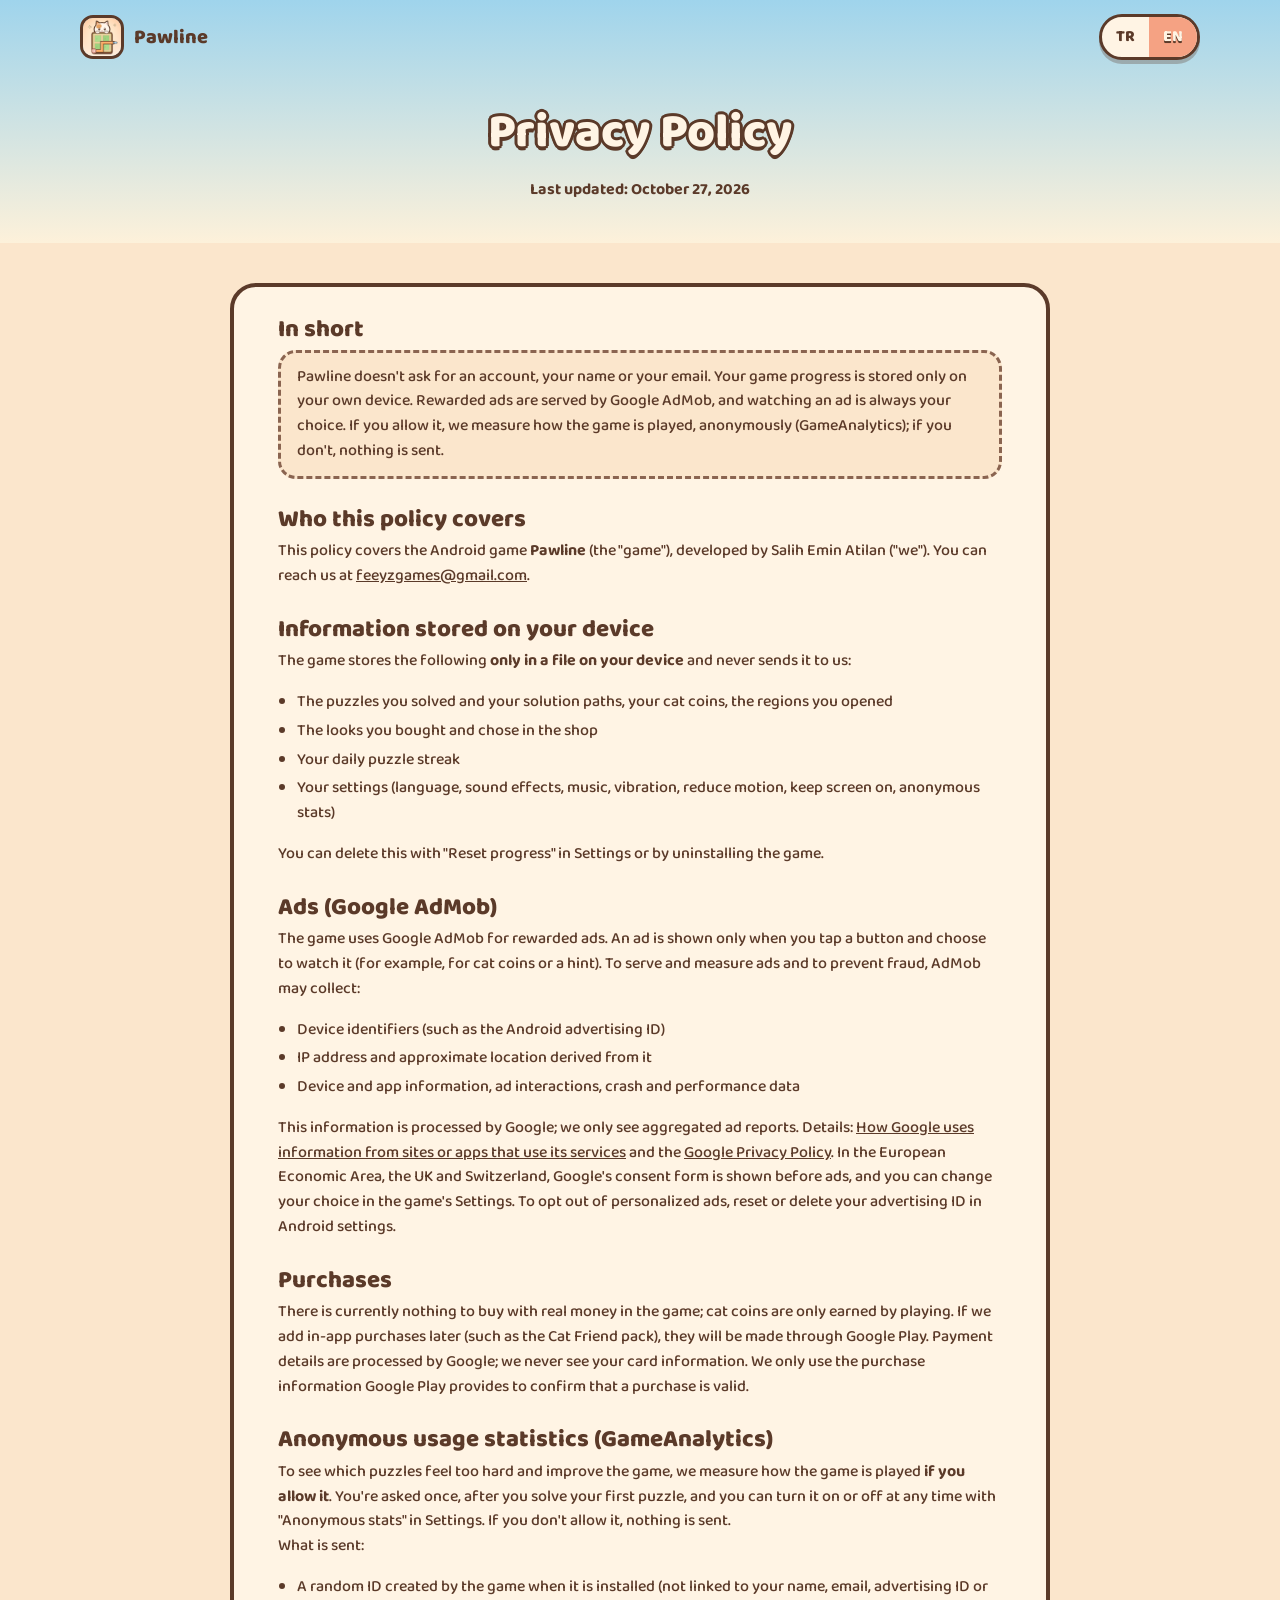
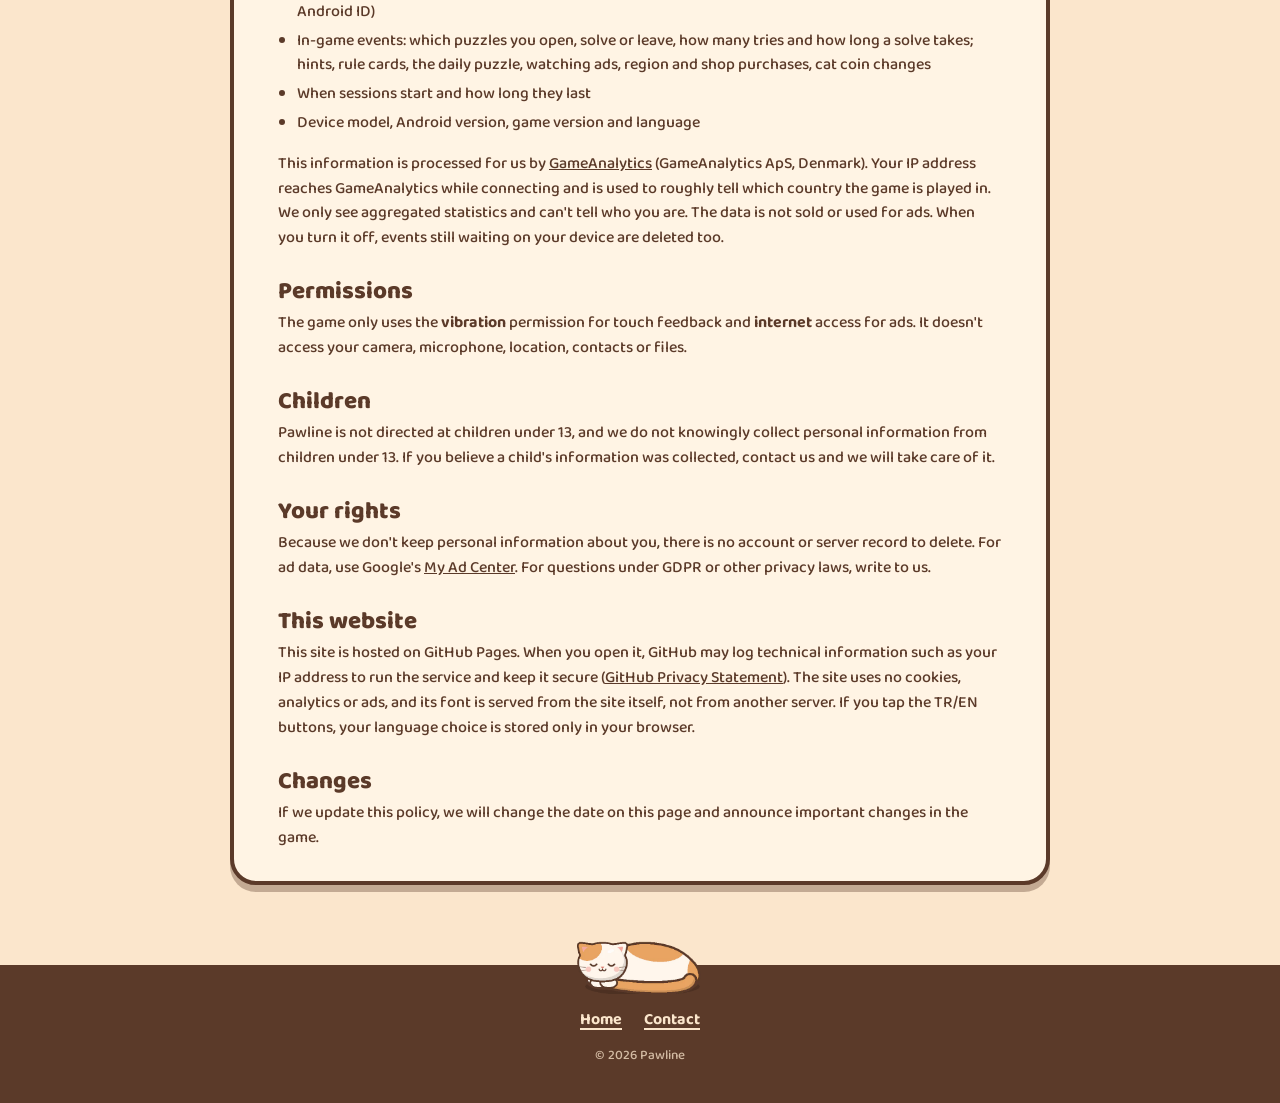
==== commit c1eaa86c: "Gizlilik politikası: isimsiz kullanım istatistikleri (GameAnalytics), TR/EN Co-Authored-By: Claude O" ====
--- a/gizlilik.html
+++ b/gizlilik.html
@@ -22,14 +22,14 @@
 
 <div class="doc-top">
   <h1><span lang="tr">Gizlilik Politikası</span><span lang="en">Privacy Policy</span></h1>
-  <p><span lang="tr">Son güncelleme: 26 Ekim 2026</span><span lang="en">Last updated: October 26, 2026</span></p>
+  <p><span lang="tr">Son güncelleme: 27 Ekim 2026</span><span lang="en">Last updated: October 27, 2026</span></p>
 </div>
 
 <main class="doc">
   <div class="wrap">
   <article class="card" lang="tr">
     <h2>Kısaca</h2>
-    <p class="note">Pawline bir hesap istemez, adını ya da e-postanı sormaz. Oyun ilerlemen yalnızca kendi cihazında saklanır. Ödüllü reklamlar Google AdMob tarafından gösterilir; reklam izlemek her zaman isteğe bağlıdır.</p>
+    <p class="note">Pawline bir hesap istemez, adını ya da e-postanı sormaz. Oyun ilerlemen yalnızca kendi cihazında saklanır. Ödüllü reklamlar Google AdMob tarafından gösterilir; reklam izlemek her zaman isteğe bağlıdır. İzin verirsen oyunun nasıl oynandığını isimsiz olarak ölçeriz (GameAnalytics); vermezsen hiçbir şey gönderilmez.</p>
 
     <h2>Bu politika kimin için?</h2>
     <p>Bu politika, Android için yayımlanan <strong>Pawline</strong> oyununu ("oyun") kapsar. Oyunun geliştiricisi Salih Emin Atilan'dır ("biz"). Sorularını <a href="mailto:feeyzgames@gmail.com">feeyzgames@gmail.com</a> adresine yazabilirsin.</p>
@@ -40,7 +40,7 @@
       <li>Çözdüğün bulmacalar ve çözüm yolların, kedi paran, açtığın bölgeler</li>
       <li>Dükkandan aldığın ve seçtiğin görünümler</li>
       <li>Günlük bulmaca serin</li>
-      <li>Ayarların (dil, ses efektleri, müzik, titreşim, hareketi azalt, ekranı açık tut)</li>
+      <li>Ayarların (dil, ses efektleri, müzik, titreşim, hareketi azalt, ekranı açık tut, isimsiz istatistik)</li>
     </ul>
     <p>Bu bilgileri Ayarlar'daki "İlerlemeyi sıfırla" ile ya da oyunu kaldırarak silebilirsin.</p>
 
@@ -56,8 +56,16 @@
     <h2>Satın almalar</h2>
     <p>Oyunda şu anda gerçek parayla satın alınan bir şey yoktur; kedi parası yalnızca oyun içinde kazanılır. İleride oyun içi satın alma eklersek (ör. Kedi Dostu paketi), bunlar Google Play üzerinden yapılır. Ödeme bilgilerini Google işler; biz kart bilgilerini görmeyiz. Satın almanın geçerli olduğunu doğrulamak için yalnızca Google Play'in verdiği satın alma bilgisini kullanırız.</p>
 
-    <h2>Analitik</h2>
-    <p>Oyunda şu anda analitik ya da takip aracı yoktur. İleride oyunu iyileştirmek için anonim kullanım istatistikleri eklersek bu politikayı önceden güncelleriz.</p>
+    <h2>İsimsiz kullanım istatistikleri (GameAnalytics)</h2>
+    <p>Hangi bulmacaların fazla zor geldiğini görüp oyunu iyileştirmek için, <strong>izin verirsen</strong> oyunun nasıl oynandığını ölçeriz. İzin ilk bulmacanı çözdükten sonra bir kez sorulur; Ayarlar'daki "İsimsiz istatistik" ile istediğin zaman açıp kapatabilirsin. İzin vermezsen hiçbir şey gönderilmez.</p>
+    <p>Gönderilenler:</p>
+    <ul>
+      <li>Oyunun kurulumda ürettiği rastgele bir kimlik (adınla, e-postanla, reklam kimliğinle ya da Android kimliğinle bağlantısı yoktur)</li>
+      <li>Oyun içi olaylar: hangi bulmacayı açtığın, çözdüğün ya da bıraktığın, kaç denemede ve ne kadar sürede çözdüğün; ipucu, kural kartı, günlük bulmaca, reklam izleme, bölge ve dükkan alımları, kedi parası hareketleri</li>
+      <li>Oturumların başlangıcı ve süresi</li>
+      <li>Cihaz modeli, Android sürümü, oyunun sürümü ve dili</li>
+    </ul>
+    <p>Bu bilgileri bizim adımıza <a href="https://www.gameanalytics.com/trust" rel="noopener">GameAnalytics</a> (GameAnalytics ApS, Danimarka) işler. Bağlantı sırasında IP adresin GameAnalytics'e ulaşır ve kabaca hangi ülkeden oynandığını belirlemek için kullanılır. Biz yalnızca toplu istatistikleri görürüz; kim olduğunu bilemeyiz. Bilgiler satılmaz, reklam için kullanılmaz. İzni kapattığında cihazında bekleyen olaylar da silinir.</p>
 
     <h2>İzinler</h2>
     <p>Oyun yalnızca dokunma geri bildirimi için <strong>titreşim</strong> iznini ve reklamlar için <strong>internet</strong> erişimini kullanır. Kamera, mikrofon, konum, rehber ya da dosyalarına erişmez.</p>
@@ -77,7 +85,7 @@
 
   <article class="card" lang="en">
     <h2>In short</h2>
-    <p class="note">Pawline doesn't ask for an account, your name or your email. Your game progress is stored only on your own device. Rewarded ads are served by Google AdMob, and watching an ad is always your choice.</p>
+    <p class="note">Pawline doesn't ask for an account, your name or your email. Your game progress is stored only on your own device. Rewarded ads are served by Google AdMob, and watching an ad is always your choice. If you allow it, we measure how the game is played, anonymously (GameAnalytics); if you don't, nothing is sent.</p>
 
     <h2>Who this policy covers</h2>
     <p>This policy covers the Android game <strong>Pawline</strong> (the "game"), developed by Salih Emin Atilan ("we"). You can reach us at <a href="mailto:feeyzgames@gmail.com">feeyzgames@gmail.com</a>.</p>
@@ -88,7 +96,7 @@
       <li>The puzzles you solved and your solution paths, your cat coins, the regions you opened</li>
       <li>The looks you bought and chose in the shop</li>
       <li>Your daily puzzle streak</li>
-      <li>Your settings (language, sound effects, music, vibration, reduce motion, keep screen on)</li>
+      <li>Your settings (language, sound effects, music, vibration, reduce motion, keep screen on, anonymous stats)</li>
     </ul>
     <p>You can delete this with "Reset progress" in Settings or by uninstalling the game.</p>
 
@@ -104,8 +112,16 @@
     <h2>Purchases</h2>
     <p>There is currently nothing to buy with real money in the game; cat coins are only earned by playing. If we add in-app purchases later (such as the Cat Friend pack), they will be made through Google Play. Payment details are processed by Google; we never see your card information. We only use the purchase information Google Play provides to confirm that a purchase is valid.</p>
 
-    <h2>Analytics</h2>
-    <p>The game currently contains no analytics or tracking tools. If we add anonymous usage statistics to improve the game, we will update this policy first.</p>
+    <h2>Anonymous usage statistics (GameAnalytics)</h2>
+    <p>To see which puzzles feel too hard and improve the game, we measure how the game is played <strong>if you allow it</strong>. You're asked once, after you solve your first puzzle, and you can turn it on or off at any time with "Anonymous stats" in Settings. If you don't allow it, nothing is sent.</p>
+    <p>What is sent:</p>
+    <ul>
+      <li>A random ID created by the game when it is installed (not linked to your name, email, advertising ID or Android ID)</li>
+      <li>In-game events: which puzzles you open, solve or leave, how many tries and how long a solve takes; hints, rule cards, the daily puzzle, watching ads, region and shop purchases, cat coin changes</li>
+      <li>When sessions start and how long they last</li>
+      <li>Device model, Android version, game version and language</li>
+    </ul>
+    <p>This information is processed for us by <a href="https://www.gameanalytics.com/trust" rel="noopener">GameAnalytics</a> (GameAnalytics ApS, Denmark). Your IP address reaches GameAnalytics while connecting and is used to roughly tell which country the game is played in. We only see aggregated statistics and can't tell who you are. The data is not sold or used for ads. When you turn it off, events still waiting on your device are deleted too.</p>
 
     <h2>Permissions</h2>
     <p>The game only uses the <strong>vibration</strong> permission for touch feedback and <strong>internet</strong> access for ads. It doesn't access your camera, microphone, location, contacts or files.</p>
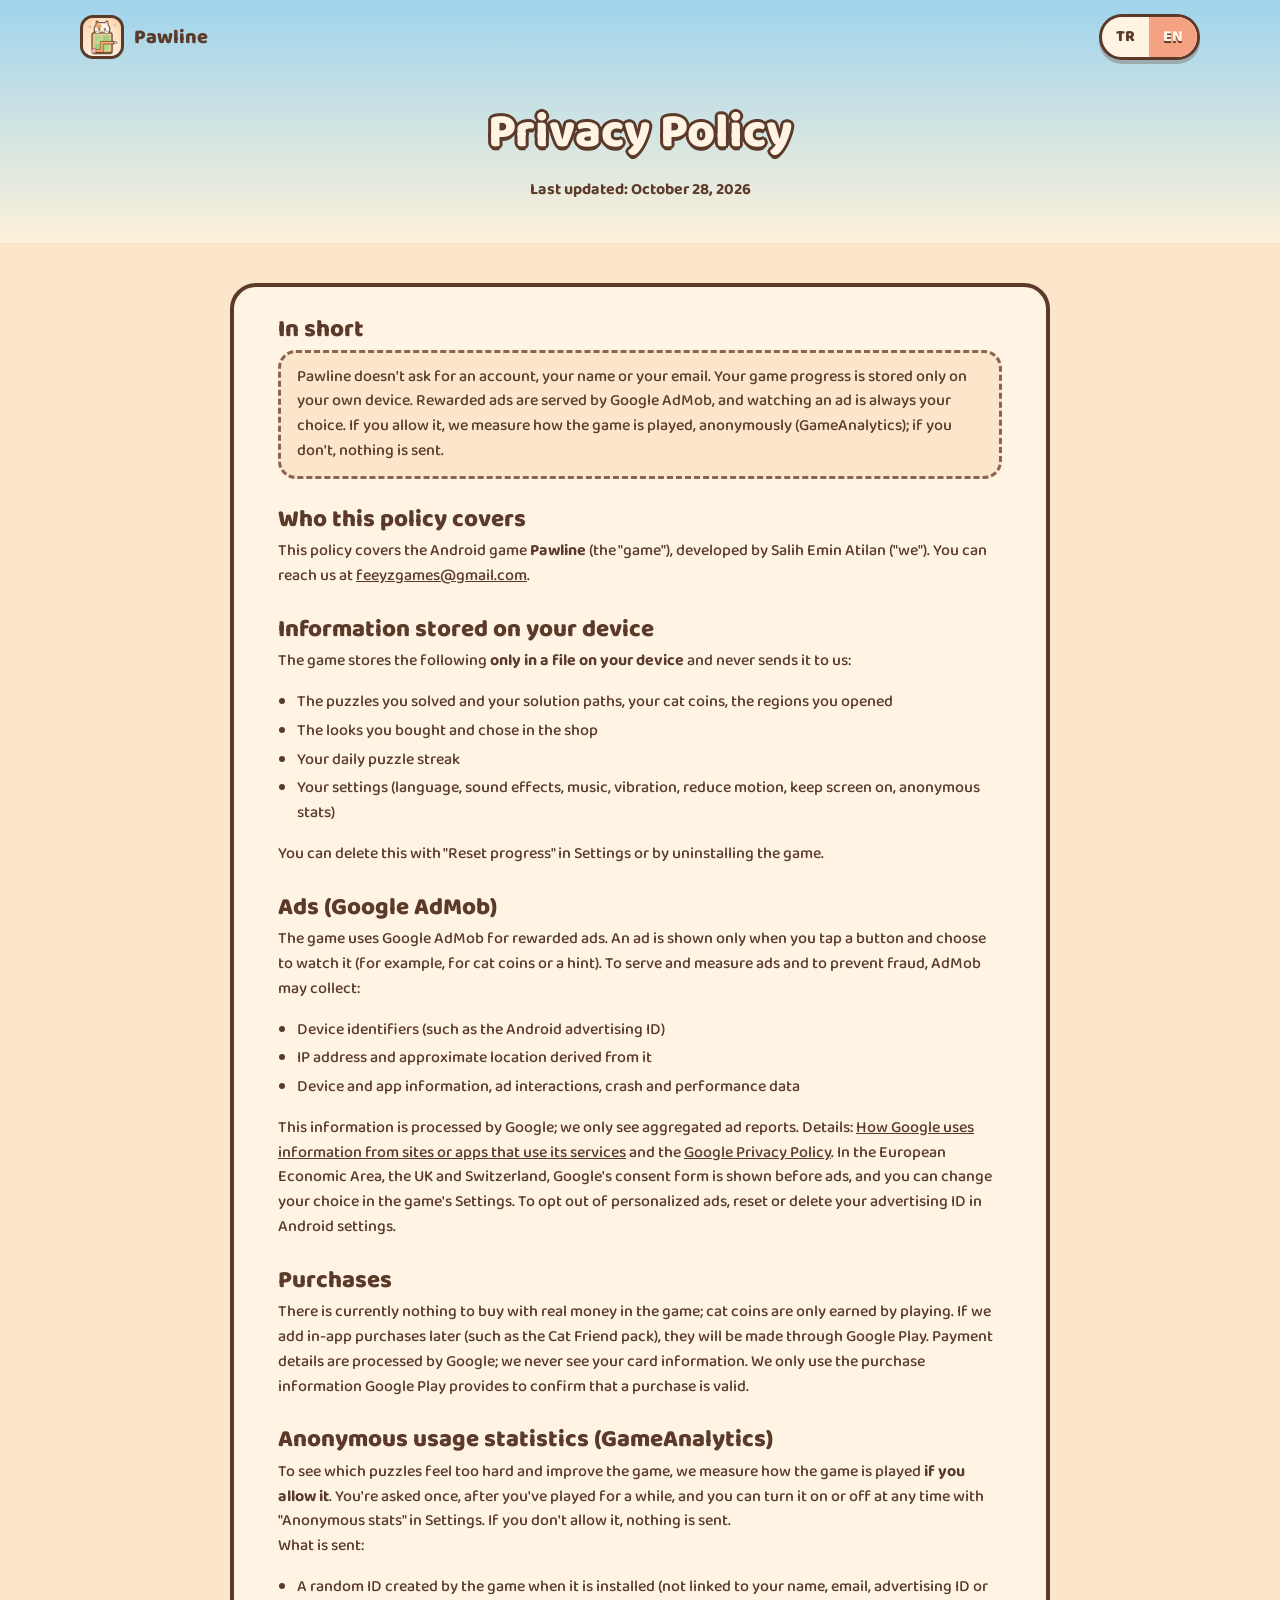
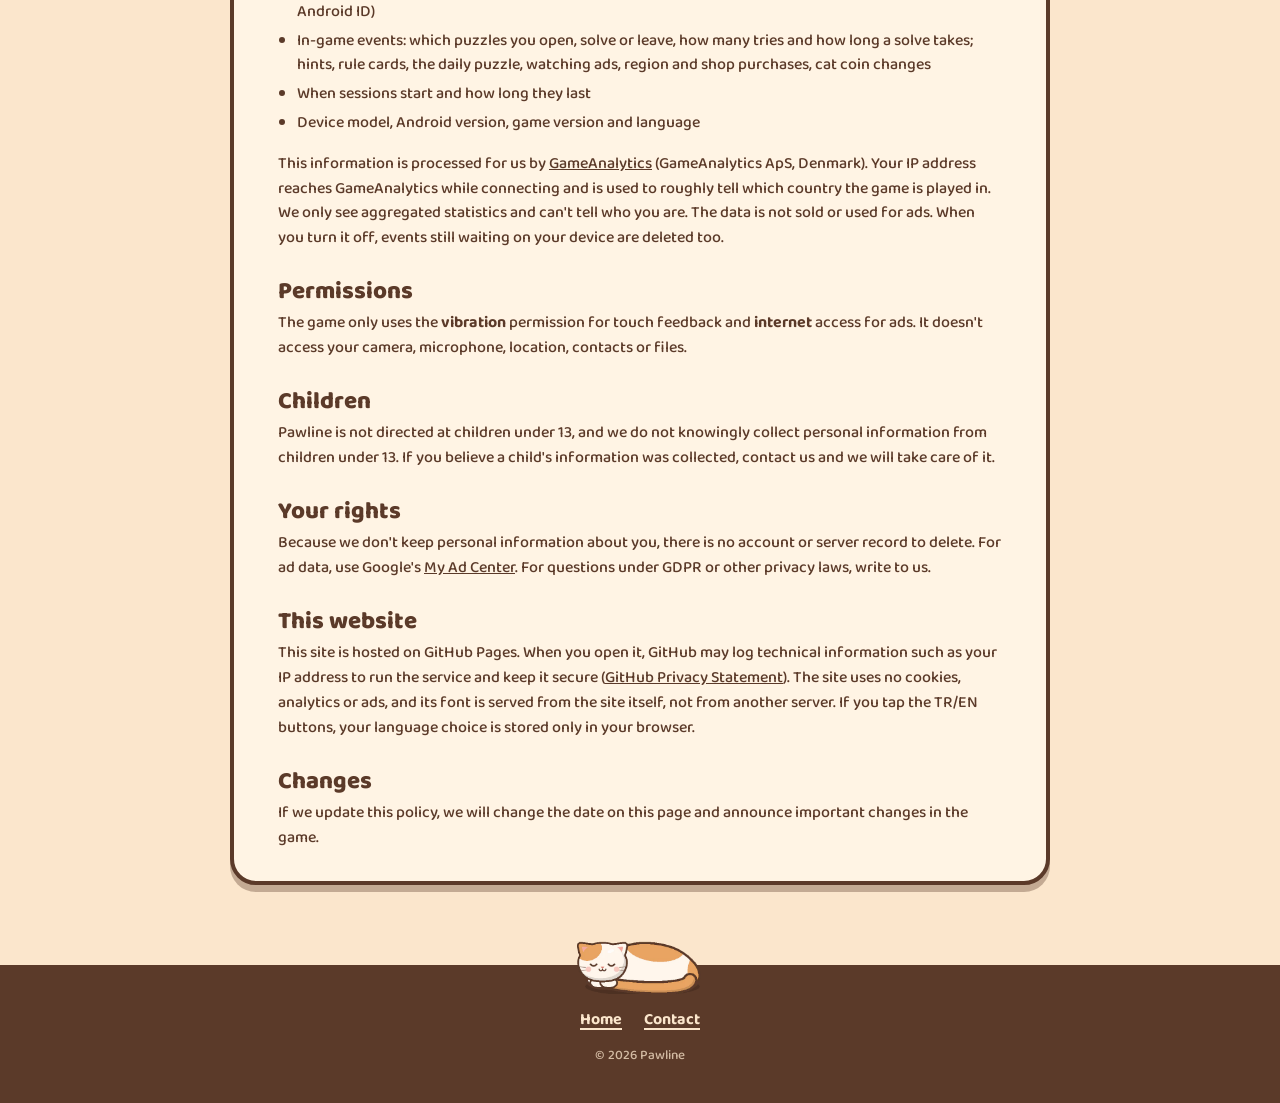
==== commit 4d84af2a: "Gizlilik: izin kartı oyunu bir süre oynadıktan sonra soruluyor (28 Ekim)" ====
--- a/gizlilik.html
+++ b/gizlilik.html
@@ -22,7 +22,7 @@
 
 <div class="doc-top">
   <h1><span lang="tr">Gizlilik Politikası</span><span lang="en">Privacy Policy</span></h1>
-  <p><span lang="tr">Son güncelleme: 27 Ekim 2026</span><span lang="en">Last updated: October 27, 2026</span></p>
+  <p><span lang="tr">Son güncelleme: 28 Ekim 2026</span><span lang="en">Last updated: October 28, 2026</span></p>
 </div>
 
 <main class="doc">
@@ -57,7 +57,7 @@
     <p>Oyunda şu anda gerçek parayla satın alınan bir şey yoktur; kedi parası yalnızca oyun içinde kazanılır. İleride oyun içi satın alma eklersek (ör. Kedi Dostu paketi), bunlar Google Play üzerinden yapılır. Ödeme bilgilerini Google işler; biz kart bilgilerini görmeyiz. Satın almanın geçerli olduğunu doğrulamak için yalnızca Google Play'in verdiği satın alma bilgisini kullanırız.</p>
 
     <h2>İsimsiz kullanım istatistikleri (GameAnalytics)</h2>
-    <p>Hangi bulmacaların fazla zor geldiğini görüp oyunu iyileştirmek için, <strong>izin verirsen</strong> oyunun nasıl oynandığını ölçeriz. İzin ilk bulmacanı çözdükten sonra bir kez sorulur; Ayarlar'daki "İsimsiz istatistik" ile istediğin zaman açıp kapatabilirsin. İzin vermezsen hiçbir şey gönderilmez.</p>
+    <p>Hangi bulmacaların fazla zor geldiğini görüp oyunu iyileştirmek için, <strong>izin verirsen</strong> oyunun nasıl oynandığını ölçeriz. İzin, oyunu bir süre oynadıktan sonra bir kez sorulur; Ayarlar'daki "İsimsiz istatistik" ile istediğin zaman açıp kapatabilirsin. İzin vermezsen hiçbir şey gönderilmez.</p>
     <p>Gönderilenler:</p>
     <ul>
       <li>Oyunun kurulumda ürettiği rastgele bir kimlik (adınla, e-postanla, reklam kimliğinle ya da Android kimliğinle bağlantısı yoktur)</li>
@@ -113,7 +113,7 @@
     <p>There is currently nothing to buy with real money in the game; cat coins are only earned by playing. If we add in-app purchases later (such as the Cat Friend pack), they will be made through Google Play. Payment details are processed by Google; we never see your card information. We only use the purchase information Google Play provides to confirm that a purchase is valid.</p>
 
     <h2>Anonymous usage statistics (GameAnalytics)</h2>
-    <p>To see which puzzles feel too hard and improve the game, we measure how the game is played <strong>if you allow it</strong>. You're asked once, after you solve your first puzzle, and you can turn it on or off at any time with "Anonymous stats" in Settings. If you don't allow it, nothing is sent.</p>
+    <p>To see which puzzles feel too hard and improve the game, we measure how the game is played <strong>if you allow it</strong>. You're asked once, after you've played for a while, and you can turn it on or off at any time with "Anonymous stats" in Settings. If you don't allow it, nothing is sent.</p>
     <p>What is sent:</p>
     <ul>
       <li>A random ID created by the game when it is installed (not linked to your name, email, advertising ID or Android ID)</li>
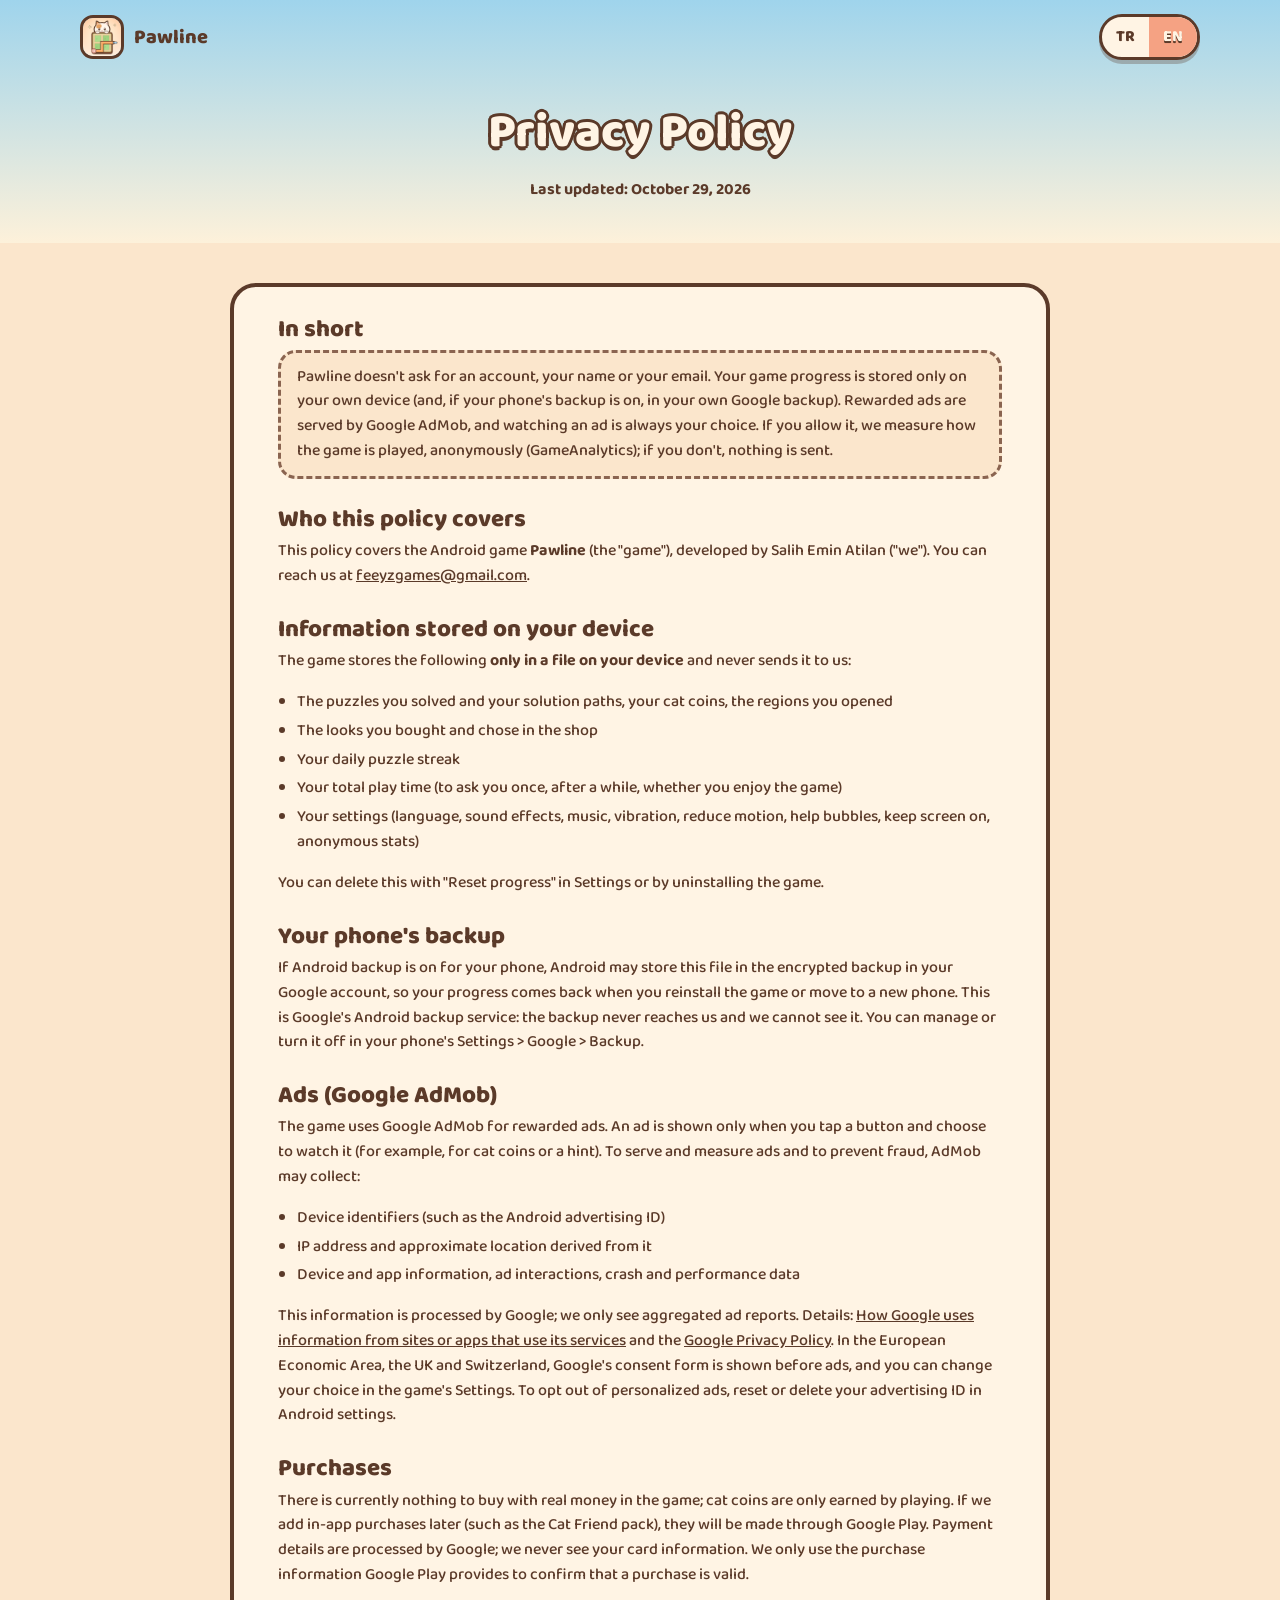
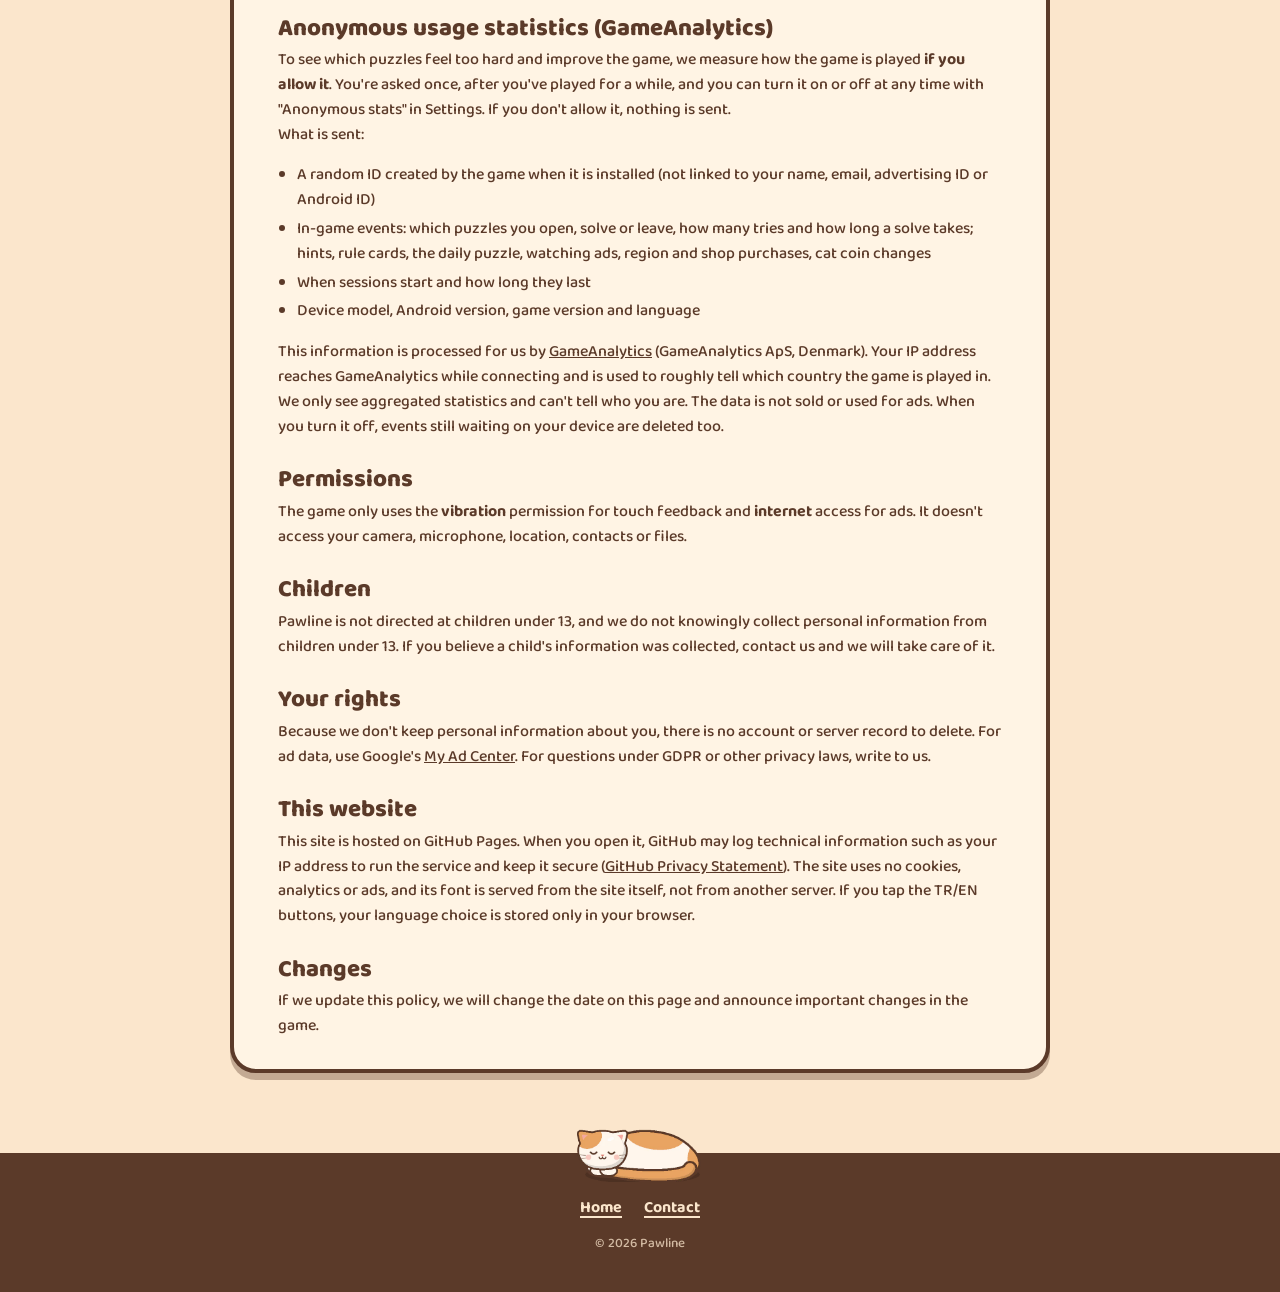
==== commit 50bff97b: "Gizlilik: telefonun Google yedeği, oyun süresi (puan kartı), yardım balonları ayarı (29 Ekim) Co-Aut" ====
--- a/gizlilik.html
+++ b/gizlilik.html
@@ -22,14 +22,14 @@
 
 <div class="doc-top">
   <h1><span lang="tr">Gizlilik Politikası</span><span lang="en">Privacy Policy</span></h1>
-  <p><span lang="tr">Son güncelleme: 28 Ekim 2026</span><span lang="en">Last updated: October 28, 2026</span></p>
+  <p><span lang="tr">Son güncelleme: 29 Ekim 2026</span><span lang="en">Last updated: October 29, 2026</span></p>
 </div>
 
 <main class="doc">
   <div class="wrap">
   <article class="card" lang="tr">
     <h2>Kısaca</h2>
-    <p class="note">Pawline bir hesap istemez, adını ya da e-postanı sormaz. Oyun ilerlemen yalnızca kendi cihazında saklanır. Ödüllü reklamlar Google AdMob tarafından gösterilir; reklam izlemek her zaman isteğe bağlıdır. İzin verirsen oyunun nasıl oynandığını isimsiz olarak ölçeriz (GameAnalytics); vermezsen hiçbir şey gönderilmez.</p>
+    <p class="note">Pawline bir hesap istemez, adını ya da e-postanı sormaz. Oyun ilerlemen yalnızca kendi cihazında (ve telefonunun yedeklemesi açıksa kendi Google yedeğinde) saklanır. Ödüllü reklamlar Google AdMob tarafından gösterilir; reklam izlemek her zaman isteğe bağlıdır. İzin verirsen oyunun nasıl oynandığını isimsiz olarak ölçeriz (GameAnalytics); vermezsen hiçbir şey gönderilmez.</p>
 
     <h2>Bu politika kimin için?</h2>
     <p>Bu politika, Android için yayımlanan <strong>Pawline</strong> oyununu ("oyun") kapsar. Oyunun geliştiricisi Salih Emin Atilan'dır ("biz"). Sorularını <a href="mailto:feeyzgames@gmail.com">feeyzgames@gmail.com</a> adresine yazabilirsin.</p>
@@ -40,9 +40,13 @@
       <li>Çözdüğün bulmacalar ve çözüm yolların, kedi paran, açtığın bölgeler</li>
       <li>Dükkandan aldığın ve seçtiğin görünümler</li>
       <li>Günlük bulmaca serin</li>
-      <li>Ayarların (dil, ses efektleri, müzik, titreşim, hareketi azalt, ekranı açık tut, isimsiz istatistik)</li>
+      <li>Oyunda geçirdiğin toplam süre (bir süre oynadıktan sonra oyunu beğenip beğenmediğini bir kez sormak için)</li>
+      <li>Ayarların (dil, ses efektleri, müzik, titreşim, hareketi azalt, yardım balonları, ekranı açık tut, isimsiz istatistik)</li>
     </ul>
     <p>Bu bilgileri Ayarlar'daki "İlerlemeyi sıfırla" ile ya da oyunu kaldırarak silebilirsin.</p>
+
+    <h2>Telefonunun yedeği</h2>
+    <p>Telefonunda Android yedeklemesi açıksa Android bu dosyayı senin Google hesabındaki şifreli yedeğe koyabilir; böylece oyunu yeniden kurduğunda ya da yeni bir telefona geçtiğinde ilerlemen geri gelir. Bu, Google'ın Android yedekleme hizmetidir: yedek bize ulaşmaz ve biz göremeyiz. Telefonunun Ayarlar &gt; Google &gt; Yedekleme bölümünden yönetebilir ya da kapatabilirsin.</p>
 
     <h2>Reklamlar (Google AdMob)</h2>
     <p>Oyun, ödüllü reklamlar için Google'ın AdMob hizmetini kullanır. Reklam yalnızca sen bir butona basıp izlemeyi seçtiğinde gösterilir (ör. kedi parası ya da ipucu karşılığında). AdMob reklam göstermek, reklamları ölçmek ve kötüye kullanımı önlemek için şu bilgileri toplayabilir:</p>
@@ -85,7 +89,7 @@
 
   <article class="card" lang="en">
     <h2>In short</h2>
-    <p class="note">Pawline doesn't ask for an account, your name or your email. Your game progress is stored only on your own device. Rewarded ads are served by Google AdMob, and watching an ad is always your choice. If you allow it, we measure how the game is played, anonymously (GameAnalytics); if you don't, nothing is sent.</p>
+    <p class="note">Pawline doesn't ask for an account, your name or your email. Your game progress is stored only on your own device (and, if your phone's backup is on, in your own Google backup). Rewarded ads are served by Google AdMob, and watching an ad is always your choice. If you allow it, we measure how the game is played, anonymously (GameAnalytics); if you don't, nothing is sent.</p>
 
     <h2>Who this policy covers</h2>
     <p>This policy covers the Android game <strong>Pawline</strong> (the "game"), developed by Salih Emin Atilan ("we"). You can reach us at <a href="mailto:feeyzgames@gmail.com">feeyzgames@gmail.com</a>.</p>
@@ -96,9 +100,13 @@
       <li>The puzzles you solved and your solution paths, your cat coins, the regions you opened</li>
       <li>The looks you bought and chose in the shop</li>
       <li>Your daily puzzle streak</li>
-      <li>Your settings (language, sound effects, music, vibration, reduce motion, keep screen on, anonymous stats)</li>
+      <li>Your total play time (to ask you once, after a while, whether you enjoy the game)</li>
+      <li>Your settings (language, sound effects, music, vibration, reduce motion, help bubbles, keep screen on, anonymous stats)</li>
     </ul>
     <p>You can delete this with "Reset progress" in Settings or by uninstalling the game.</p>
+
+    <h2>Your phone's backup</h2>
+    <p>If Android backup is on for your phone, Android may store this file in the encrypted backup in your Google account, so your progress comes back when you reinstall the game or move to a new phone. This is Google's Android backup service: the backup never reaches us and we cannot see it. You can manage or turn it off in your phone's Settings &gt; Google &gt; Backup.</p>
 
     <h2>Ads (Google AdMob)</h2>
     <p>The game uses Google AdMob for rewarded ads. An ad is shown only when you tap a button and choose to watch it (for example, for cat coins or a hint). To serve and measure ads and to prevent fraud, AdMob may collect:</p>
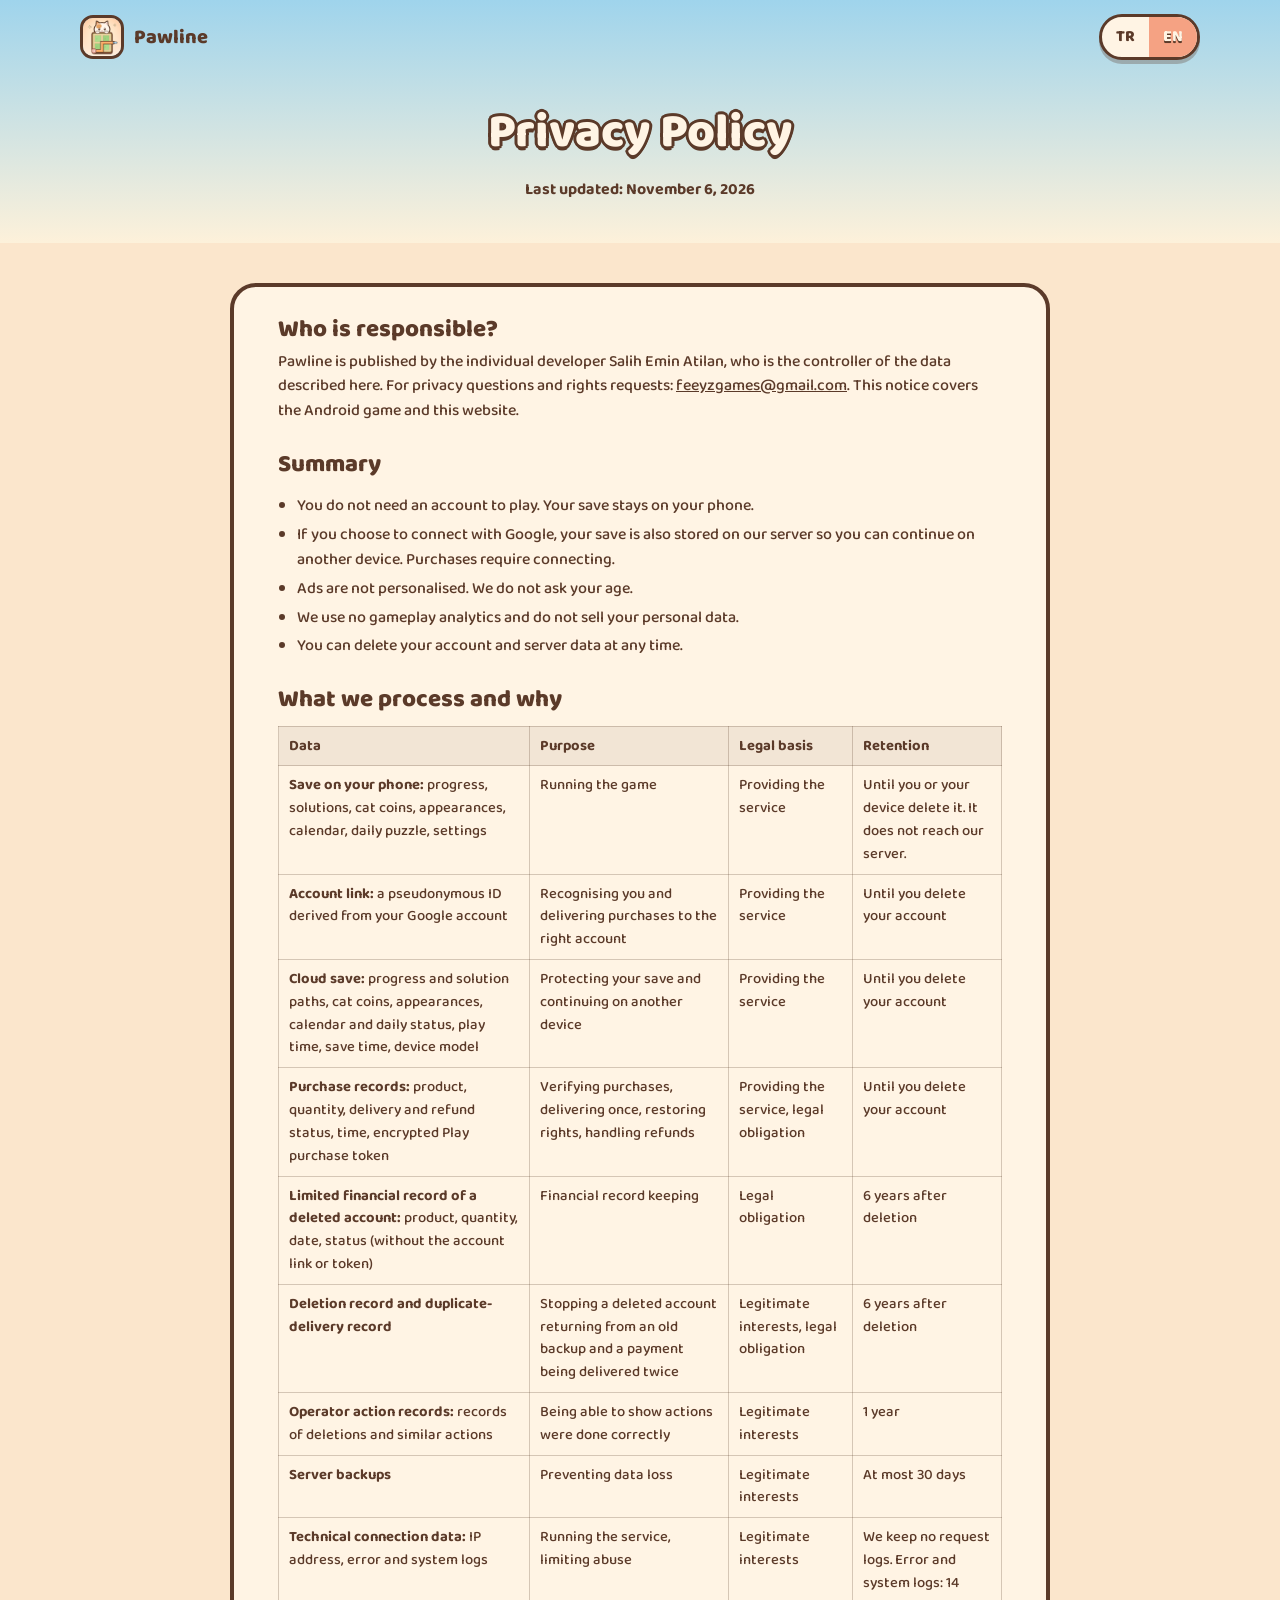
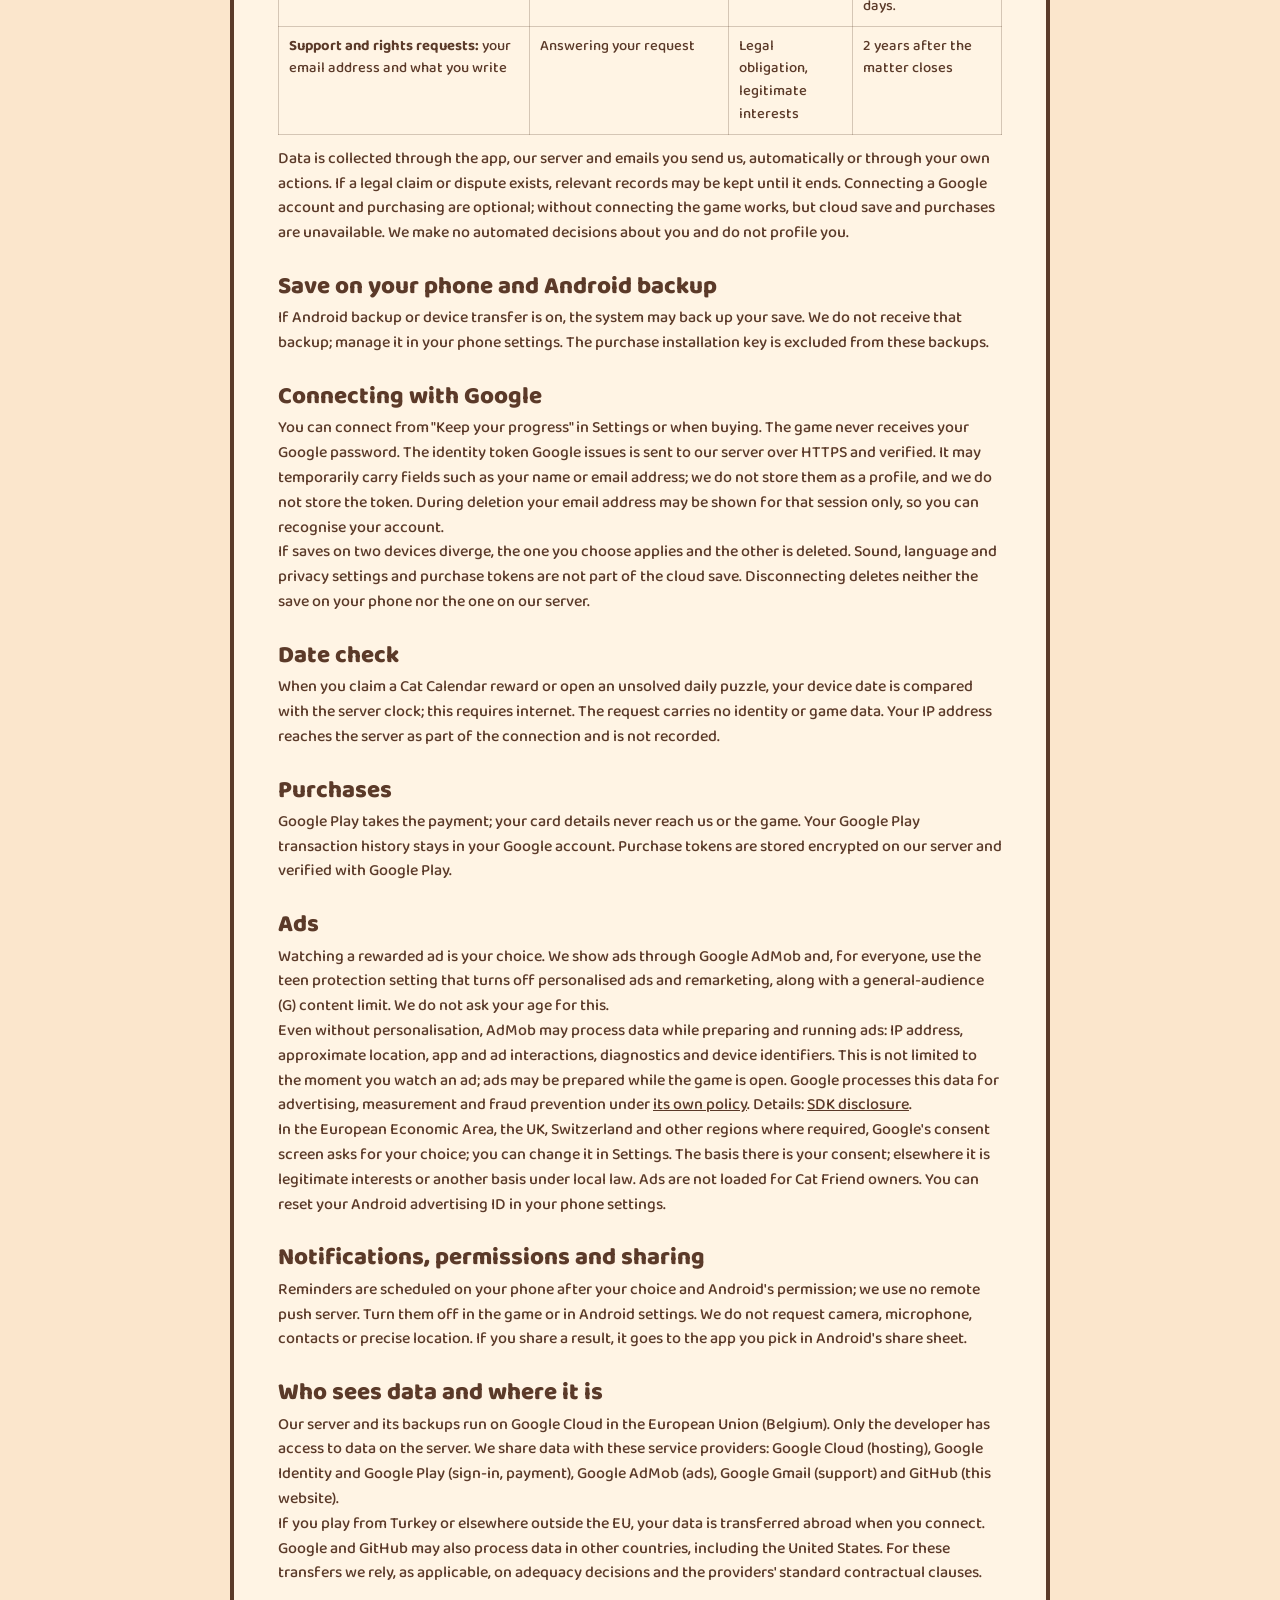
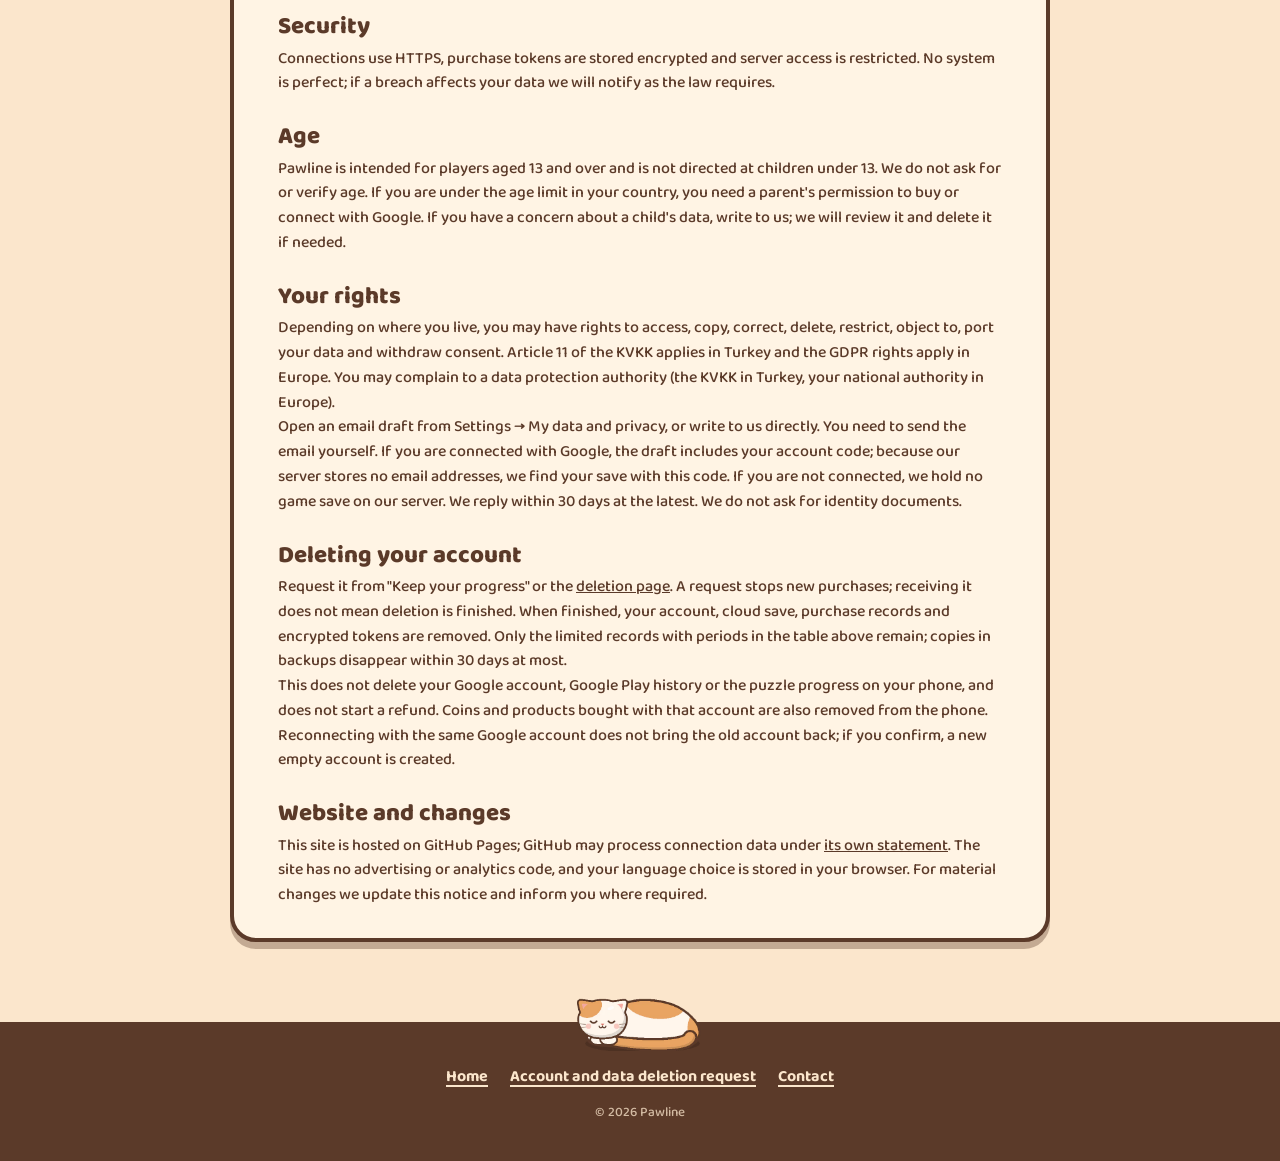
==== commit a5ce5640: "Gizlilik politikasını ve hesap silme sayfasını yayımla, playpawline.com'a geç Co-Authored-By: Claude" ====
--- a/gizlilik.html
+++ b/gizlilik.html
@@ -22,130 +22,130 @@
 
 <div class="doc-top">
   <h1><span lang="tr">Gizlilik Politikası</span><span lang="en">Privacy Policy</span></h1>
-  <p><span lang="tr">Son güncelleme: 29 Ekim 2026</span><span lang="en">Last updated: October 29, 2026</span></p>
+  <p><span lang="tr">Son güncelleme: 6 Kasım 2026</span><span lang="en">Last updated: November 6, 2026</span></p>
 </div>
 
 <main class="doc">
   <div class="wrap">
   <article class="card" lang="tr">
-    <h2>Kısaca</h2>
-    <p class="note">Pawline bir hesap istemez, adını ya da e-postanı sormaz. Oyun ilerlemen yalnızca kendi cihazında (ve telefonunun yedeklemesi açıksa kendi Google yedeğinde) saklanır. Ödüllü reklamlar Google AdMob tarafından gösterilir; reklam izlemek her zaman isteğe bağlıdır. İzin verirsen oyunun nasıl oynandığını isimsiz olarak ölçeriz (GameAnalytics); vermezsen hiçbir şey gönderilmez.</p>
-
-    <h2>Bu politika kimin için?</h2>
-    <p>Bu politika, Android için yayımlanan <strong>Pawline</strong> oyununu ("oyun") kapsar. Oyunun geliştiricisi Salih Emin Atilan'dır ("biz"). Sorularını <a href="mailto:feeyzgames@gmail.com">feeyzgames@gmail.com</a> adresine yazabilirsin.</p>
-
-    <h2>Cihazında saklanan bilgiler</h2>
-    <p>Oyun şunları <strong>yalnızca cihazındaki bir dosyada</strong> saklar ve bize göndermez:</p>
-    <ul>
-      <li>Çözdüğün bulmacalar ve çözüm yolların, kedi paran, açtığın bölgeler</li>
-      <li>Dükkandan aldığın ve seçtiğin görünümler</li>
-      <li>Günlük bulmaca serin</li>
-      <li>Oyunda geçirdiğin toplam süre (bir süre oynadıktan sonra oyunu beğenip beğenmediğini bir kez sormak için)</li>
-      <li>Ayarların (dil, ses efektleri, müzik, titreşim, hareketi azalt, yardım balonları, ekranı açık tut, isimsiz istatistik)</li>
-    </ul>
-    <p>Bu bilgileri Ayarlar'daki "İlerlemeyi sıfırla" ile ya da oyunu kaldırarak silebilirsin.</p>
-
-    <h2>Telefonunun yedeği</h2>
-    <p>Telefonunda Android yedeklemesi açıksa Android bu dosyayı senin Google hesabındaki şifreli yedeğe koyabilir; böylece oyunu yeniden kurduğunda ya da yeni bir telefona geçtiğinde ilerlemen geri gelir. Bu, Google'ın Android yedekleme hizmetidir: yedek bize ulaşmaz ve biz göremeyiz. Telefonunun Ayarlar &gt; Google &gt; Yedekleme bölümünden yönetebilir ya da kapatabilirsin.</p>
-
-    <h2>Reklamlar (Google AdMob)</h2>
-    <p>Oyun, ödüllü reklamlar için Google'ın AdMob hizmetini kullanır. Reklam yalnızca sen bir butona basıp izlemeyi seçtiğinde gösterilir (ör. kedi parası ya da ipucu karşılığında). AdMob reklam göstermek, reklamları ölçmek ve kötüye kullanımı önlemek için şu bilgileri toplayabilir:</p>
-    <ul>
-      <li>Cihaz tanımlayıcıları (ör. Android reklam kimliği)</li>
-      <li>IP adresi ve buna dayalı yaklaşık konum</li>
-      <li>Cihaz ve uygulama bilgileri, reklamlarla etkileşimler, çökme ve performans bilgileri</li>
-    </ul>
-    <p>Bu bilgileri Google işler; biz yalnızca toplu reklam raporlarını görürüz. Ayrıntılar: <a href="https://policies.google.com/technologies/partner-sites" rel="noopener">Google ortak sitelerinde veri kullanımı</a> ve <a href="https://policies.google.com/privacy" rel="noopener">Google Gizlilik Politikası</a>. Avrupa Ekonomik Alanı, Birleşik Krallık ve İsviçre'de reklamlardan önce Google'ın onay formu gösterilir; seçimini oyunun Ayarlar bölümünden değiştirebilirsin. Kişiselleştirilmiş reklamları istemiyorsan Android ayarlarından reklam kimliğini sıfırlayabilir ya da silebilirsin.</p>
-
-    <h2>Satın almalar</h2>
-    <p>Oyunda şu anda gerçek parayla satın alınan bir şey yoktur; kedi parası yalnızca oyun içinde kazanılır. İleride oyun içi satın alma eklersek (ör. Kedi Dostu paketi), bunlar Google Play üzerinden yapılır. Ödeme bilgilerini Google işler; biz kart bilgilerini görmeyiz. Satın almanın geçerli olduğunu doğrulamak için yalnızca Google Play'in verdiği satın alma bilgisini kullanırız.</p>
-
-    <h2>İsimsiz kullanım istatistikleri (GameAnalytics)</h2>
-    <p>Hangi bulmacaların fazla zor geldiğini görüp oyunu iyileştirmek için, <strong>izin verirsen</strong> oyunun nasıl oynandığını ölçeriz. İzin, oyunu bir süre oynadıktan sonra bir kez sorulur; Ayarlar'daki "İsimsiz istatistik" ile istediğin zaman açıp kapatabilirsin. İzin vermezsen hiçbir şey gönderilmez.</p>
-    <p>Gönderilenler:</p>
-    <ul>
-      <li>Oyunun kurulumda ürettiği rastgele bir kimlik (adınla, e-postanla, reklam kimliğinle ya da Android kimliğinle bağlantısı yoktur)</li>
-      <li>Oyun içi olaylar: hangi bulmacayı açtığın, çözdüğün ya da bıraktığın, kaç denemede ve ne kadar sürede çözdüğün; ipucu, kural kartı, günlük bulmaca, reklam izleme, bölge ve dükkan alımları, kedi parası hareketleri</li>
-      <li>Oturumların başlangıcı ve süresi</li>
-      <li>Cihaz modeli, Android sürümü, oyunun sürümü ve dili</li>
-    </ul>
-    <p>Bu bilgileri bizim adımıza <a href="https://www.gameanalytics.com/trust" rel="noopener">GameAnalytics</a> (GameAnalytics ApS, Danimarka) işler. Bağlantı sırasında IP adresin GameAnalytics'e ulaşır ve kabaca hangi ülkeden oynandığını belirlemek için kullanılır. Biz yalnızca toplu istatistikleri görürüz; kim olduğunu bilemeyiz. Bilgiler satılmaz, reklam için kullanılmaz. İzni kapattığında cihazında bekleyen olaylar da silinir.</p>
-
-    <h2>İzinler</h2>
-    <p>Oyun yalnızca dokunma geri bildirimi için <strong>titreşim</strong> iznini ve reklamlar için <strong>internet</strong> erişimini kullanır. Kamera, mikrofon, konum, rehber ya da dosyalarına erişmez.</p>
-
-    <h2>Çocuklar</h2>
-    <p>Pawline 13 yaş altı çocuklara yönelik değildir ve bilerek 13 yaşından küçük çocuklardan kişisel bilgi toplamayız. Bir çocuğun bilgilerinin toplandığını düşünüyorsan bize yaz; gerekeni yaparız.</p>
-
-    <h2>Haklarına dair</h2>
-    <p>Biz senin hakkında kişisel bilgi saklamadığımız için silinecek bir hesap ya da sunucu kaydı yoktur. Reklam verileri için Google'ın <a href="https://myadcenter.google.com/" rel="noopener">Reklam Merkezim</a> sayfasını kullanabilirsin. KVKK ya da GDPR kapsamındaki soruların için bize yazabilirsin.</p>
-
-    <h2>Bu web sitesi</h2>
-    <p>Bu site GitHub Pages'te barındırılır. Siteyi açtığında GitHub, hizmeti çalıştırmak ve güvenliği sağlamak için IP adresin gibi teknik bilgileri kaydedebilir (<a href="https://docs.github.com/site-policy/privacy-policies/github-general-privacy-statement" rel="noopener">GitHub Gizlilik Bildirimi</a>). Sitede çerez, analitik ya da reklam yoktur; yazı tipi de başka bir sunucudan değil, sitenin kendisinden yüklenir. TR/EN düğmesine basarsan seçtiğin dil yalnızca tarayıcında saklanır.</p>
-
-    <h2>Değişiklikler</h2>
-    <p>Bu politikayı güncellersek bu sayfadaki tarihi değiştiririz. Önemli değişiklikleri oyunda da duyururuz.</p>
-  </article>
+<h2>Kim sorumlu?</h2>
+<p>Pawline'ı bireysel geliştirici Salih Emin Atilan yayımlar ve bu metindeki verilerin sorumlusudur. Gizlilik soruların ve hak taleplerin için: <a href="mailto:feeyzgames@gmail.com">feeyzgames@gmail.com</a>. Bu metin Android oyununu ve bu web sitesini kapsar.</p>
+<h2>Kısaca</h2>
+<ul>
+<li>Oynamak için hesap açman gerekmez. Oyun kaydın telefonunda durur.</li>
+<li>Google ile bağlanmayı seçersen kaydın sunucumuzda da saklanır, başka cihazda devam edebilirsin. Satın alma için bağlanman gerekir.</li>
+<li>Reklamlar kişiselleştirilmez. Yaşını sormayız.</li>
+<li>Oyun analitiği kullanmayız, kişisel verilerini satmayız.</li>
+<li>Hesabını ve sunucudaki verilerini istediğin zaman silebilirsin.</li>
+</ul>
+<h2>Hangi verileri neden işliyoruz?</h2>
+<div class="table-wrap"><table>
+<thead><tr><th>Veri</th><th>Amaç</th><th>Hukuki sebep</th><th>Saklama</th></tr></thead>
+<tbody>
+<tr><td><strong>Telefondaki oyun kaydı:</strong> ilerleme, çözümler, kedi parası, görünümler, takvim, günlük bulmaca, ayarlar</td><td>Oyunu çalıştırmak</td><td>Hizmeti sunmak</td><td>Sen veya cihazın silene kadar. Sunucumuza gitmez.</td></tr>
+<tr><td><strong>Hesap bağı:</strong> Google hesabından türetilen takma kimlik</td><td>Seni aynı hesapla tanımak, satın almaları doğru hesaba teslim etmek</td><td>Hizmeti sunmak</td><td>Hesabını silene kadar</td></tr>
+<tr><td><strong>Bulut kaydı:</strong> ilerleme ve çözüm yolları, kedi parası, görünümler, takvim ve günlük durumu, oyun süresi, kayıt zamanı, cihaz modeli</td><td>Kaydını korumak, başka cihazda devam etmek</td><td>Hizmeti sunmak</td><td>Hesabını silene kadar</td></tr>
+<tr><td><strong>Satın alma kayıtları:</strong> ürün, miktar, teslim ve iade durumu, zaman, şifrelenmiş Play satın alma belirteci</td><td>Satın almayı doğrulamak, bir kez teslim etmek, hakkı geri getirmek, iadeyi işlemek</td><td>Hizmeti sunmak, yasal yükümlülük</td><td>Hesabını silene kadar</td></tr>
+<tr><td><strong>Silinen hesabın sınırlı mali kaydı:</strong> ürün, miktar, tarih, durum (hesap bağı ve belirteç olmadan)</td><td>Mali kayıt tutmak</td><td>Yasal yükümlülük</td><td>Silmeden sonra 6 yıl</td></tr>
+<tr><td><strong>Silme kaydı ve mükerrer teslimi önleyen kayıt</strong></td><td>Silinen hesabın eski yedekten geri gelmesini ve aynı ödemenin iki kez teslimini önlemek</td><td>Meşru menfaat, yasal yükümlülük</td><td>Silmeden sonra 6 yıl</td></tr>
+<tr><td><strong>Yetkili işlem kayıtları:</strong> silme ve benzeri işlemlerin kaydı</td><td>İşlemlerin doğru yapıldığını gösterebilmek</td><td>Meşru menfaat</td><td>1 yıl</td></tr>
+<tr><td><strong>Sunucu yedekleri</strong></td><td>Veri kaybını önlemek</td><td>Meşru menfaat</td><td>En çok 30 gün</td></tr>
+<tr><td><strong>Teknik bağlantı bilgisi:</strong> IP adresi, hata ve sistem günlükleri</td><td>Hizmeti çalıştırmak, kötüye kullanımı sınırlamak</td><td>Meşru menfaat</td><td>İstek günlüğü tutmayız. Hata ve sistem günlükleri 14 gün.</td></tr>
+<tr><td><strong>Destek ve hak talepleri:</strong> e-posta adresin ve yazdıkların</td><td>Talebini yanıtlamak</td><td>Yasal yükümlülük, meşru menfaat</td><td>Konu kapandıktan sonra 2 yıl</td></tr>
+</tbody>
+</table></div>
+<p>Veriler uygulama, sunucumuz ve bize yazdığın e-postalar üzerinden otomatik veya senin işleminle toplanır. Hukuki bir talep veya uyuşmazlık varsa ilgili kayıtlar sonuçlanana kadar ayrıca korunabilir. Google hesabını bağlamak ve satın almak isteğe bağlıdır; bağlamazsan oyun çalışır, ancak bulut kaydı ve satın alma kullanılamaz. Hakkında otomatik karar veren veya seni profilleyen bir sistemimiz yoktur.</p>
+<h2>Telefondaki kayıt ve Android yedeği</h2>
+<p>Android yedekleme veya cihaz aktarımı açıksa sistem oyun kaydını yedekleyebilir. Bu yedeği biz almayız; telefon ayarlarından yönetebilirsin. Satın alma kurulum anahtarı bu yedeklerin dışında tutulur.</p>
+<h2>Google ile bağlanma</h2>
+<p>Ayarlar'daki "İlerlemeni koru" ekranından veya satın alırken bağlanabilirsin. Google şifren oyuna gelmez. Google'ın verdiği kimlik belirteci HTTPS ile sunucumuza gönderilir ve doğrulanır. Bu belirteç adın veya e-posta adresin gibi alanları geçici olarak taşıyabilir; bunları profil olarak kaydetmeyiz, belirtecin kendisini de saklamayız. Silme onayında hesabını tanıyabilmen için e-posta adresin yalnız o oturumda gösterilebilir.</p>
+<p>İki cihazdaki kayıtlar ayrışırsa seçtiğin kayıt geçerli olur, diğeri silinir. Ses, dil ve gizlilik ayarları ile satın alma belirteçleri bulut kaydına girmez. Bağlantıyı kesmek telefonundaki kaydı da sunucudaki kaydı da silmez.</p>
+<h2>Tarih kontrolü</h2>
+<p>Kedi Takvimi ödülünü alırken ve çözülmemiş günlük bulmacayı açarken cihazının tarihi sunucu saatiyle karşılaştırılır; bunun için internet gerekir. Bu istekte kimlik veya oyun verisi gönderilmez. Bağlantı nedeniyle IP adresin sunucuya ulaşır, kaydedilmez.</p>
+<h2>Satın almalar</h2>
+<p>Ödemeyi Google Play alır; kart bilgilerin bize veya oyuna gelmez. Google Play işlem geçmişin Google hesabında kalır. Satın alma belirteci sunucumuzda şifreli saklanır ve Google Play ile doğrulanır.</p>
+<h2>Reklamlar</h2>
+<p>Ödüllü reklam izlemek senin seçimindir. Reklamları Google AdMob ile gösteririz ve herkes için kişiselleştirilmiş reklamı ve yeniden pazarlamayı kapatan, ergenlere yönelik koruma ayarını ve genel izleyiciye uygun (G) içerik sınırını kullanırız. Bunun için yaşını sormayız.</p>
+<p>Reklam kişiselleştirilmese de AdMob, reklam hazırlanırken ve çalışırken veri işleyebilir: IP adresi, yaklaşık konum, uygulama ve reklam etkileşimleri, teşhis bilgileri ve cihaz kimlikleri. Bu işleme, reklam izlediğin anla sınırlı değildir; oyun açıkken reklam hazırlanabilir. Google bu verileri reklam, ölçüm ve kötüye kullanımı önleme için <a href="https://policies.google.com/privacy">kendi politikasına</a> göre işler. Ayrıntılar: <a href="https://developers.google.com/admob/android/next-gen/privacy/play-data-disclosure">SDK açıklaması</a>.</p>
+<p>Avrupa Ekonomik Alanı, Birleşik Krallık, İsviçre ve gereken diğer bölgelerde Google'ın izin ekranıyla seçimin sorulur; Ayarlar'dan değiştirebilirsin. Dayanak bu bölgelerde iznindir, diğer yerlerde meşru menfaat veya ilgili hukukun öngördüğü sebeptir. Kedi Dostu sahiplerine reklam yüklenmez. Android reklam kimliğini telefon ayarlarından sıfırlayabilirsin.</p>
+<h2>Bildirim, izin ve paylaşım</h2>
+<p>Hatırlatmalar tercihin ve Android izninle telefonda zamanlanır; uzaktan bildirim sunucusu kullanmayız. Oyundan veya Android ayarlarından kapatabilirsin. Kamera, mikrofon, rehber veya hassas konum istemeyiz. Sonuç paylaşmayı seçersen içerik Android paylaşım ekranında seçtiğin uygulamaya gider.</p>
+<h2>Verileri kimler görür, nerede durur?</h2>
+<p>Sunucumuz ve yedekleri Google Cloud üzerinde Avrupa Birliği'nde (Belçika) çalışır. Sunucudaki verilere yalnız geliştirici erişir. Verileri şu hizmet sağlayıcılarla paylaşırız: Google Cloud (barındırma), Google Kimlik ve Google Play (giriş, ödeme), Google AdMob (reklam), Google Gmail (destek) ve GitHub (bu web sitesi).</p>
+<p>Türkiye'den veya AB dışından oynuyorsan bağlandığında verilerin yurt dışına aktarılır. Google ve GitHub verileri ABD dahil başka ülkelerde de işleyebilir. Bu aktarımlarda geçerli olduğu ölçüde yeterlilik kararlarına ve sağlayıcıların standart sözleşme hükümlerine dayanırız.</p>
+<h2>Güvenlik</h2>
+<p>Bağlantılar HTTPS ile korunur, satın alma belirteçleri şifreli saklanır, sunucuya erişim sınırlıdır. Hiçbir sistem kusursuz değildir; verilerini etkileyen bir ihlal olursa hukukun gerektirdiği şekilde bildiririz.</p>
+<h2>Yaş</h2>
+<p>Pawline 13 yaş ve üzeri oyuncular içindir, 13 yaşından küçüklere yönelik değildir. Yaş bilgisi istemeyiz ve doğrulamayız. Ülkendeki yaş sınırının altındaysan satın alma ve Google ile bağlanma için velinin iznini almalısın. Bir çocuğun verisi hakkında sorun varsa bize yaz; inceleyip gerekiyorsa sileriz.</p>
+<h2>Hakların</h2>
+<p>Bulunduğun yerin hukukuna göre verilerine erişme, kopyasını alma, düzeltme, silme, işlemeyi kısıtlama, itiraz etme, taşıma ve iznini geri alma hakların olabilir. Türkiye'de KVKK'nın 11. maddesindeki haklar, Avrupa'da GDPR'daki haklar geçerlidir. Veri koruma kurumuna (Türkiye'de KVKK, Avrupa'da ülkendeki kurum) şikâyet edebilirsin.</p>
+<p>Ayarlar → Verilerim ve gizlilik ekranından e-posta taslağı açabilir veya doğrudan bize yazabilirsin. E-postayı senin göndermen gerekir. Google ile bağlıysan taslağa hesap kodun eklenir; sunucumuz e-posta adresini tutmadığı için kaydını bu kodla buluruz. Bağlı değilsen sunucumuzda oyun kaydın yoktur. Talebine en geç 30 gün içinde yanıt veririz. Kimlik belgesi istemeyiz.</p>
+<h2>Hesabını silmek</h2>
+<p>"İlerlemeni koru" ekranından veya <a href="hesap-silme.html">silme sayfasından</a> talep edebilirsin. Talep yeni satın almayı durdurur; alınması silmenin bittiği anlamına gelmez. Silme bitince hesabın, bulut kaydın, satın alma kayıtların ve şifreli belirteçlerin kalkar. Yalnız yukarıdaki tabloda süresi yazılı sınırlı kayıtlar kalır; yedeklerdeki kopyalar en çok 30 gün içinde kalkar.</p>
+<p>Bu işlem Google hesabını, Google Play geçmişini ve telefonundaki bulmaca ilerlemesini silmez, iade başlatmaz. O hesapla satın alınan para ve ürünler telefondan da kaldırılır. Aynı Google hesabıyla yeniden bağlanmak eski hesabı geri getirmez; onay verirsen boş bir yeni hesap açılır.</p>
+<h2>Web sitesi ve değişiklikler</h2>
+<p>Bu site GitHub Pages'te barındırılır; GitHub bağlantı bilgilerini <a href="https://docs.github.com/en/site-policy/privacy-policies/github-general-privacy-statement">kendi açıklamasına</a> göre işleyebilir. Sitede reklam veya analitik kodu yoktur, dil tercihin tarayıcında saklanır. Önemli değişikliklerde bu metni günceller, gereken yerde seni bilgilendiririz.</p>
+</article>
 
   <article class="card" lang="en">
-    <h2>In short</h2>
-    <p class="note">Pawline doesn't ask for an account, your name or your email. Your game progress is stored only on your own device (and, if your phone's backup is on, in your own Google backup). Rewarded ads are served by Google AdMob, and watching an ad is always your choice. If you allow it, we measure how the game is played, anonymously (GameAnalytics); if you don't, nothing is sent.</p>
-
-    <h2>Who this policy covers</h2>
-    <p>This policy covers the Android game <strong>Pawline</strong> (the "game"), developed by Salih Emin Atilan ("we"). You can reach us at <a href="mailto:feeyzgames@gmail.com">feeyzgames@gmail.com</a>.</p>
-
-    <h2>Information stored on your device</h2>
-    <p>The game stores the following <strong>only in a file on your device</strong> and never sends it to us:</p>
-    <ul>
-      <li>The puzzles you solved and your solution paths, your cat coins, the regions you opened</li>
-      <li>The looks you bought and chose in the shop</li>
-      <li>Your daily puzzle streak</li>
-      <li>Your total play time (to ask you once, after a while, whether you enjoy the game)</li>
-      <li>Your settings (language, sound effects, music, vibration, reduce motion, help bubbles, keep screen on, anonymous stats)</li>
-    </ul>
-    <p>You can delete this with "Reset progress" in Settings or by uninstalling the game.</p>
-
-    <h2>Your phone's backup</h2>
-    <p>If Android backup is on for your phone, Android may store this file in the encrypted backup in your Google account, so your progress comes back when you reinstall the game or move to a new phone. This is Google's Android backup service: the backup never reaches us and we cannot see it. You can manage or turn it off in your phone's Settings &gt; Google &gt; Backup.</p>
-
-    <h2>Ads (Google AdMob)</h2>
-    <p>The game uses Google AdMob for rewarded ads. An ad is shown only when you tap a button and choose to watch it (for example, for cat coins or a hint). To serve and measure ads and to prevent fraud, AdMob may collect:</p>
-    <ul>
-      <li>Device identifiers (such as the Android advertising ID)</li>
-      <li>IP address and approximate location derived from it</li>
-      <li>Device and app information, ad interactions, crash and performance data</li>
-    </ul>
-    <p>This information is processed by Google; we only see aggregated ad reports. Details: <a href="https://policies.google.com/technologies/partner-sites" rel="noopener">How Google uses information from sites or apps that use its services</a> and the <a href="https://policies.google.com/privacy" rel="noopener">Google Privacy Policy</a>. In the European Economic Area, the UK and Switzerland, Google's consent form is shown before ads, and you can change your choice in the game's Settings. To opt out of personalized ads, reset or delete your advertising ID in Android settings.</p>
-
-    <h2>Purchases</h2>
-    <p>There is currently nothing to buy with real money in the game; cat coins are only earned by playing. If we add in-app purchases later (such as the Cat Friend pack), they will be made through Google Play. Payment details are processed by Google; we never see your card information. We only use the purchase information Google Play provides to confirm that a purchase is valid.</p>
-
-    <h2>Anonymous usage statistics (GameAnalytics)</h2>
-    <p>To see which puzzles feel too hard and improve the game, we measure how the game is played <strong>if you allow it</strong>. You're asked once, after you've played for a while, and you can turn it on or off at any time with "Anonymous stats" in Settings. If you don't allow it, nothing is sent.</p>
-    <p>What is sent:</p>
-    <ul>
-      <li>A random ID created by the game when it is installed (not linked to your name, email, advertising ID or Android ID)</li>
-      <li>In-game events: which puzzles you open, solve or leave, how many tries and how long a solve takes; hints, rule cards, the daily puzzle, watching ads, region and shop purchases, cat coin changes</li>
-      <li>When sessions start and how long they last</li>
-      <li>Device model, Android version, game version and language</li>
-    </ul>
-    <p>This information is processed for us by <a href="https://www.gameanalytics.com/trust" rel="noopener">GameAnalytics</a> (GameAnalytics ApS, Denmark). Your IP address reaches GameAnalytics while connecting and is used to roughly tell which country the game is played in. We only see aggregated statistics and can't tell who you are. The data is not sold or used for ads. When you turn it off, events still waiting on your device are deleted too.</p>
-
-    <h2>Permissions</h2>
-    <p>The game only uses the <strong>vibration</strong> permission for touch feedback and <strong>internet</strong> access for ads. It doesn't access your camera, microphone, location, contacts or files.</p>
-
-    <h2>Children</h2>
-    <p>Pawline is not directed at children under 13, and we do not knowingly collect personal information from children under 13. If you believe a child's information was collected, contact us and we will take care of it.</p>
-
-    <h2>Your rights</h2>
-    <p>Because we don't keep personal information about you, there is no account or server record to delete. For ad data, use Google's <a href="https://myadcenter.google.com/" rel="noopener">My Ad Center</a>. For questions under GDPR or other privacy laws, write to us.</p>
-
-    <h2>This website</h2>
-    <p>This site is hosted on GitHub Pages. When you open it, GitHub may log technical information such as your IP address to run the service and keep it secure (<a href="https://docs.github.com/site-policy/privacy-policies/github-general-privacy-statement" rel="noopener">GitHub Privacy Statement</a>). The site uses no cookies, analytics or ads, and its font is served from the site itself, not from another server. If you tap the TR/EN buttons, your language choice is stored only in your browser.</p>
-
-    <h2>Changes</h2>
-    <p>If we update this policy, we will change the date on this page and announce important changes in the game.</p>
-  </article>
+<h2>Who is responsible?</h2>
+<p>Pawline is published by the individual developer Salih Emin Atilan, who is the controller of the data described here. For privacy questions and rights requests: <a href="mailto:feeyzgames@gmail.com">feeyzgames@gmail.com</a>. This notice covers the Android game and this website.</p>
+<h2>Summary</h2>
+<ul>
+<li>You do not need an account to play. Your save stays on your phone.</li>
+<li>If you choose to connect with Google, your save is also stored on our server so you can continue on another device. Purchases require connecting.</li>
+<li>Ads are not personalised. We do not ask your age.</li>
+<li>We use no gameplay analytics and do not sell your personal data.</li>
+<li>You can delete your account and server data at any time.</li>
+</ul>
+<h2>What we process and why</h2>
+<div class="table-wrap"><table>
+<thead><tr><th>Data</th><th>Purpose</th><th>Legal basis</th><th>Retention</th></tr></thead>
+<tbody>
+<tr><td><strong>Save on your phone:</strong> progress, solutions, cat coins, appearances, calendar, daily puzzle, settings</td><td>Running the game</td><td>Providing the service</td><td>Until you or your device delete it. It does not reach our server.</td></tr>
+<tr><td><strong>Account link:</strong> a pseudonymous ID derived from your Google account</td><td>Recognising you and delivering purchases to the right account</td><td>Providing the service</td><td>Until you delete your account</td></tr>
+<tr><td><strong>Cloud save:</strong> progress and solution paths, cat coins, appearances, calendar and daily status, play time, save time, device model</td><td>Protecting your save and continuing on another device</td><td>Providing the service</td><td>Until you delete your account</td></tr>
+<tr><td><strong>Purchase records:</strong> product, quantity, delivery and refund status, time, encrypted Play purchase token</td><td>Verifying purchases, delivering once, restoring rights, handling refunds</td><td>Providing the service, legal obligation</td><td>Until you delete your account</td></tr>
+<tr><td><strong>Limited financial record of a deleted account:</strong> product, quantity, date, status (without the account link or token)</td><td>Financial record keeping</td><td>Legal obligation</td><td>6 years after deletion</td></tr>
+<tr><td><strong>Deletion record and duplicate-delivery record</strong></td><td>Stopping a deleted account returning from an old backup and a payment being delivered twice</td><td>Legitimate interests, legal obligation</td><td>6 years after deletion</td></tr>
+<tr><td><strong>Operator action records:</strong> records of deletions and similar actions</td><td>Being able to show actions were done correctly</td><td>Legitimate interests</td><td>1 year</td></tr>
+<tr><td><strong>Server backups</strong></td><td>Preventing data loss</td><td>Legitimate interests</td><td>At most 30 days</td></tr>
+<tr><td><strong>Technical connection data:</strong> IP address, error and system logs</td><td>Running the service, limiting abuse</td><td>Legitimate interests</td><td>We keep no request logs. Error and system logs: 14 days.</td></tr>
+<tr><td><strong>Support and rights requests:</strong> your email address and what you write</td><td>Answering your request</td><td>Legal obligation, legitimate interests</td><td>2 years after the matter closes</td></tr>
+</tbody>
+</table></div>
+<p>Data is collected through the app, our server and emails you send us, automatically or through your own actions. If a legal claim or dispute exists, relevant records may be kept until it ends. Connecting a Google account and purchasing are optional; without connecting the game works, but cloud save and purchases are unavailable. We make no automated decisions about you and do not profile you.</p>
+<h2>Save on your phone and Android backup</h2>
+<p>If Android backup or device transfer is on, the system may back up your save. We do not receive that backup; manage it in your phone settings. The purchase installation key is excluded from these backups.</p>
+<h2>Connecting with Google</h2>
+<p>You can connect from "Keep your progress" in Settings or when buying. The game never receives your Google password. The identity token Google issues is sent to our server over HTTPS and verified. It may temporarily carry fields such as your name or email address; we do not store them as a profile, and we do not store the token. During deletion your email address may be shown for that session only, so you can recognise your account.</p>
+<p>If saves on two devices diverge, the one you choose applies and the other is deleted. Sound, language and privacy settings and purchase tokens are not part of the cloud save. Disconnecting deletes neither the save on your phone nor the one on our server.</p>
+<h2>Date check</h2>
+<p>When you claim a Cat Calendar reward or open an unsolved daily puzzle, your device date is compared with the server clock; this requires internet. The request carries no identity or game data. Your IP address reaches the server as part of the connection and is not recorded.</p>
+<h2>Purchases</h2>
+<p>Google Play takes the payment; your card details never reach us or the game. Your Google Play transaction history stays in your Google account. Purchase tokens are stored encrypted on our server and verified with Google Play.</p>
+<h2>Ads</h2>
+<p>Watching a rewarded ad is your choice. We show ads through Google AdMob and, for everyone, use the teen protection setting that turns off personalised ads and remarketing, along with a general-audience (G) content limit. We do not ask your age for this.</p>
+<p>Even without personalisation, AdMob may process data while preparing and running ads: IP address, approximate location, app and ad interactions, diagnostics and device identifiers. This is not limited to the moment you watch an ad; ads may be prepared while the game is open. Google processes this data for advertising, measurement and fraud prevention under <a href="https://policies.google.com/privacy">its own policy</a>. Details: <a href="https://developers.google.com/admob/android/next-gen/privacy/play-data-disclosure">SDK disclosure</a>.</p>
+<p>In the European Economic Area, the UK, Switzerland and other regions where required, Google's consent screen asks for your choice; you can change it in Settings. The basis there is your consent; elsewhere it is legitimate interests or another basis under local law. Ads are not loaded for Cat Friend owners. You can reset your Android advertising ID in your phone settings.</p>
+<h2>Notifications, permissions and sharing</h2>
+<p>Reminders are scheduled on your phone after your choice and Android's permission; we use no remote push server. Turn them off in the game or in Android settings. We do not request camera, microphone, contacts or precise location. If you share a result, it goes to the app you pick in Android's share sheet.</p>
+<h2>Who sees data and where it is</h2>
+<p>Our server and its backups run on Google Cloud in the European Union (Belgium). Only the developer has access to data on the server. We share data with these service providers: Google Cloud (hosting), Google Identity and Google Play (sign-in, payment), Google AdMob (ads), Google Gmail (support) and GitHub (this website).</p>
+<p>If you play from Turkey or elsewhere outside the EU, your data is transferred abroad when you connect. Google and GitHub may also process data in other countries, including the United States. For these transfers we rely, as applicable, on adequacy decisions and the providers' standard contractual clauses.</p>
+<h2>Security</h2>
+<p>Connections use HTTPS, purchase tokens are stored encrypted and server access is restricted. No system is perfect; if a breach affects your data we will notify as the law requires.</p>
+<h2>Age</h2>
+<p>Pawline is intended for players aged 13 and over and is not directed at children under 13. We do not ask for or verify age. If you are under the age limit in your country, you need a parent's permission to buy or connect with Google. If you have a concern about a child's data, write to us; we will review it and delete it if needed.</p>
+<h2>Your rights</h2>
+<p>Depending on where you live, you may have rights to access, copy, correct, delete, restrict, object to, port your data and withdraw consent. Article 11 of the KVKK applies in Turkey and the GDPR rights apply in Europe. You may complain to a data protection authority (the KVKK in Turkey, your national authority in Europe).</p>
+<p>Open an email draft from Settings → My data and privacy, or write to us directly. You need to send the email yourself. If you are connected with Google, the draft includes your account code; because our server stores no email addresses, we find your save with this code. If you are not connected, we hold no game save on our server. We reply within 30 days at the latest. We do not ask for identity documents.</p>
+<h2>Deleting your account</h2>
+<p>Request it from "Keep your progress" or the <a href="hesap-silme.html">deletion page</a>. A request stops new purchases; receiving it does not mean deletion is finished. When finished, your account, cloud save, purchase records and encrypted tokens are removed. Only the limited records with periods in the table above remain; copies in backups disappear within 30 days at most.</p>
+<p>This does not delete your Google account, Google Play history or the puzzle progress on your phone, and does not start a refund. Coins and products bought with that account are also removed from the phone. Reconnecting with the same Google account does not bring the old account back; if you confirm, a new empty account is created.</p>
+<h2>Website and changes</h2>
+<p>This site is hosted on GitHub Pages; GitHub may process connection data under <a href="https://docs.github.com/en/site-policy/privacy-policies/github-general-privacy-statement">its own statement</a>. The site has no advertising or analytics code, and your language choice is stored in your browser. For material changes we update this notice and inform you where required.</p>
+</article>
   </div>
 </main>
 
@@ -153,6 +153,7 @@
   <img class="sleepy" src="img/uyuyan_kedi.webp" width="480" height="260" alt="">
   <nav>
     <a href="index.html"><span lang="tr">Ana sayfa</span><span lang="en">Home</span></a>
+    <a href="hesap-silme.html"><span lang="tr">Hesap ve veri silme talebi</span><span lang="en">Account and data deletion request</span></a>
     <a href="mailto:feeyzgames@gmail.com"><span lang="tr">İletişim</span><span lang="en">Contact</span></a>
   </nav>
   <small>© 2026 Pawline</small>
--- a/style.css
+++ b/style.css
@@ -265,3 +265,8 @@
   .brand span { display: none; }
   .chunky { font-size: 1.05rem; padding-inline: 16px; }
 }
+
+.table-wrap { overflow-x: auto; margin: 12px 0; }
+.doc table { border-collapse: collapse; width: 100%; font-size: .92em; min-width: 560px; }
+.doc th, .doc td { border: 1px solid rgba(90, 60, 40, .25); padding: 8px 10px; text-align: left; vertical-align: top; color: var(--ink); }
+.doc th { background: rgba(90, 60, 40, .08); }
